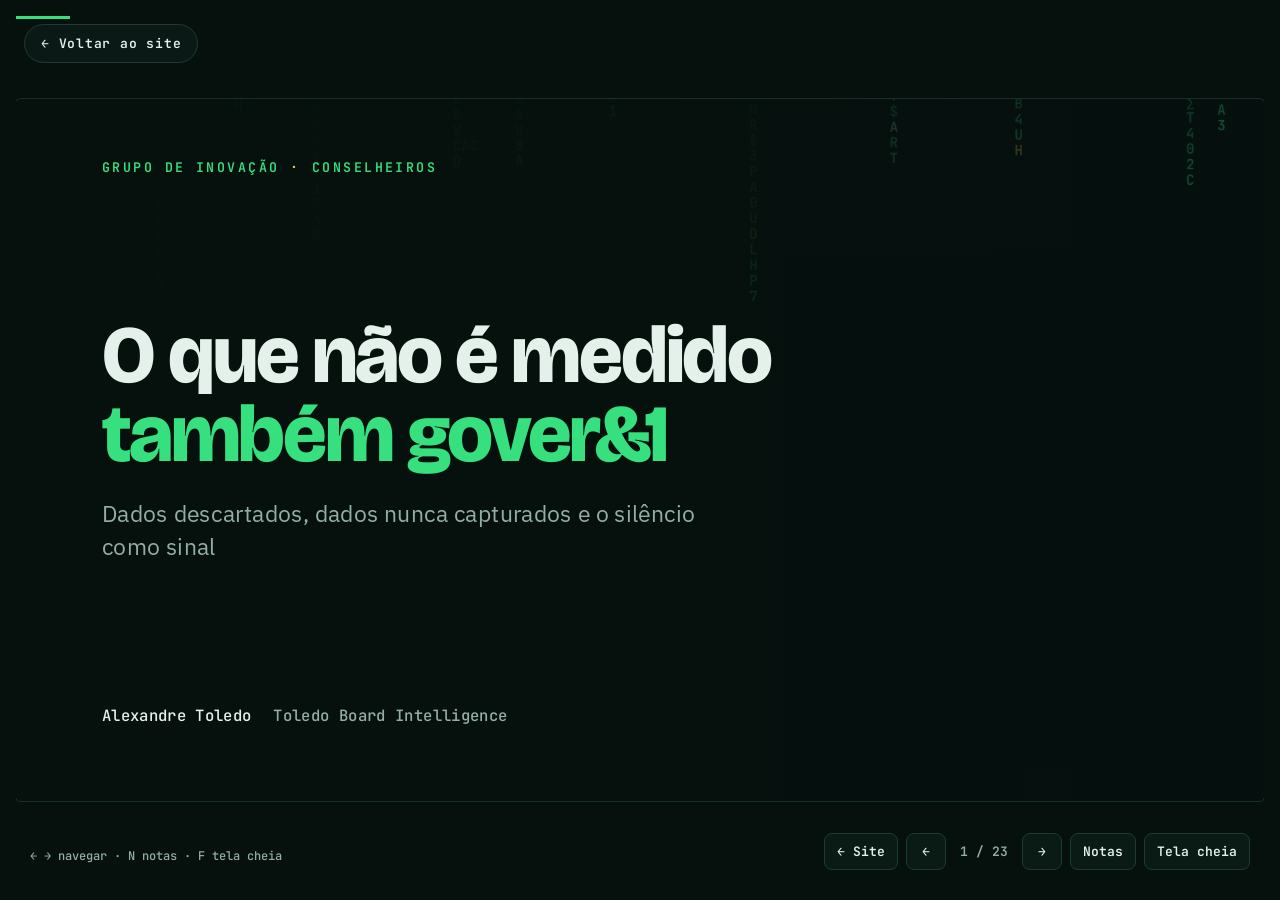
==== apresentacao/o-que-nao-e-medido.html @ 5e39202c "Repaginar site com animações, livro 3D e nova página de apresentação - Nova foto no hero, partículas" ====
<!doctype html><html><head><meta charset=utf8><meta name=viewport content="width=device-width,initial-scale=1,viewport-fit=cover"><style>:root{color-scheme:light;box-sizing:border-box;padding-top:env(safe-area-inset-top,0px);padding-bottom:env(safe-area-inset-bottom,0px)}html{scroll-padding-top:env(safe-area-inset-top,0px)}body{margin:0;padding:0;font:14px -apple-system,BlinkMacSystemFont,sans-serif;background:#fff;color:#000}img{max-width:100%}[hidden]:not([hidden=until-found i]){display:none!important}</style></head><body>
<title>O que não é medido também governa</title>
<link rel="icon" type="image/png" href="../assets/logo/favicon.png">
<meta name="claude:viewport-fit-sides" content="cover">
<link rel="preconnect" href="https://fonts.googleapis.com">
<link rel="preconnect" href="https://fonts.gstatic.com" crossorigin>
<link rel="stylesheet" href="https://fonts.googleapis.com/css2?family=Bricolage+Grotesque:opsz,wght@12..96,400;12..96,600;12..96,800&family=IBM+Plex+Sans:wght@400;500;600&family=JetBrains+Mono:wght@400;600&display=swap">
<style>
/* Layout: palco 16:9 fixo (1600×900) escalado para a tela; um slide por vez, efeitos em canvas atrás do conteúdo.
   Visual único e escuro de propósito: terminal de dados (verde) + dinheiro (ouro) + perda (coral). */
:root{
  --bg:#06110E; --panel:#0B1B16; --panel2:#102620; --line:#1D3B31;
  --ink:#E4F1EA; --muted:#93AFA2; --matrix:#36E07F; --gold:#F3B94D; --loss:#FF6A55;
  --display:'Bricolage Grotesque', 'Arial Narrow', Arial, sans-serif;
  --body:'IBM Plex Sans', Arial, sans-serif;
  --mono:'JetBrains Mono', 'Courier New', monospace;
  color-scheme:dark;
}
html,body{height:100%;background:var(--bg);color:var(--ink);overflow:hidden}
body{font-family:var(--body)}
body::before{content:"";position:fixed;inset:0 0 auto;height:env(safe-area-inset-top,0px);z-index:10;background:var(--bg)}
#app{position:relative;height:100%;box-sizing:border-box;padding-block:16px;padding-left:max(16px,env(safe-area-inset-left,0px));padding-right:max(16px,env(safe-area-inset-right,0px))}
#viewport{position:relative;width:100%;height:100%;overflow:hidden}
#stage{position:absolute;left:50%;top:50%;width:1600px;height:900px;transform-origin:center center;background:var(--bg);border-radius:6px;overflow:hidden;box-shadow:0 0 0 1px var(--line)}

.slide{position:absolute;inset:0;padding:80px 110px 96px;display:flex;flex-direction:column;gap:36px;opacity:0;visibility:hidden;transition:opacity .55s ease,visibility 0s linear .55s}
.slide.active{opacity:1;visibility:visible;transition:opacity .55s ease}
.slide>*:not(.fx){position:relative;z-index:1}
.fx{position:absolute;left:0;top:0;width:1600px;height:900px;z-index:0;pointer-events:none}

.eyebrow{font:600 17px/1 var(--mono);letter-spacing:.2em;text-transform:uppercase;color:var(--matrix);display:flex;gap:14px;align-items:center}
.eyebrow b{color:var(--gold);font-weight:600}
h1,h2,h3{margin:0;text-wrap:balance}
h1{font:800 104px/0.97 var(--display);letter-spacing:-.025em}
h2{font:700 58px/1.04 var(--display);letter-spacing:-.015em}
h3{font:600 28px/1.2 var(--display)}
p{margin:0}
.lead{font:400 25px/1.5 var(--body);color:var(--muted);max-width:780px}
.lead strong{color:var(--ink);font-weight:600}
.hd{display:flex;flex-direction:column;gap:16px}
.split{display:grid;grid-template-columns:1fr 1fr;gap:72px;flex:1;align-items:center;min-height:0}
.split.wide-r{grid-template-columns:5fr 6fr}
.split.wide-l{grid-template-columns:6fr 5fr}
.col{display:flex;flex-direction:column;gap:24px;min-width:0}
.q{font:500 24px/1.45 var(--body);border-left:3px solid var(--gold);padding:6px 0 6px 22px;color:var(--ink)}
.q small{display:block;font:600 14px/1 var(--mono);letter-spacing:.16em;text-transform:uppercase;color:var(--gold);margin-bottom:10px}
.qs{display:flex;flex-direction:column;gap:14px;margin:0;padding:0;list-style:none}
.qs li{font:400 22px/1.42 var(--body);padding-left:30px;position:relative;color:var(--ink)}
.qs li::before{content:"?";position:absolute;left:0;top:0;font:600 20px/1.5 var(--mono);color:var(--gold)}
.tag{position:absolute!important;left:110px;bottom:38px;font:500 15px/1 var(--mono);letter-spacing:.06em;color:var(--muted)}
.hyp{color:var(--gold)}
.mono{font-family:var(--mono)}
.num{font-variant-numeric:tabular-nums}

/* entrada escalonada: visível em repouso no slide ativo */
.r{opacity:0;transform:translateY(18px);transition:opacity .6s ease,transform .6s cubic-bezier(.2,.7,.2,1)}
.active .r{opacity:1;transform:none;transition-delay:calc(var(--d,0) * 140ms + 150ms)}

/* ---------- capa ---------- */
#s-capa{justify-content:space-between}
#s-capa .fx{opacity:.5}
#s-capa .shade{position:absolute;inset:0;z-index:0;background:linear-gradient(90deg,var(--bg) 0%,rgba(6,17,14,.92) 45%,rgba(6,17,14,.35) 100%)}
#s-capa h1 span{display:block}
#s-capa h1 .g{color:var(--matrix)}
#s-capa .sub{font:400 30px/1.4 var(--body);color:var(--muted);max-width:820px}
#s-capa .who{font:500 20px/1.4 var(--mono);color:var(--ink);display:flex;gap:28px}
#s-capa .who span{color:var(--muted)}

/* ---------- dados ---------- */
#s-dados{justify-content:center}
#s-dados .shade{position:absolute;inset:0;z-index:0;background:radial-gradient(ellipse 60% 70% at 25% 50%,rgba(6,17,14,.95),rgba(6,17,14,.2))}
#s-dados h2{font-size:84px;max-width:900px}
#s-dados h2 em{font-style:normal;color:var(--gold)}
.legend{display:flex;gap:28px;font:500 17px var(--mono);color:var(--muted)}
.legend i{display:inline-block;width:12px;height:12px;border-radius:2px;margin-right:10px;vertical-align:-1px}

/* ---------- cadeia ---------- */
.stagebox{position:absolute!important;top:330px;width:250px;height:150px;border:1px solid var(--line);background:rgba(11,27,22,.86);border-radius:10px;padding:22px 24px;display:flex;flex-direction:column;justify-content:space-between;box-sizing:border-box}
.stagebox b{font:600 15px var(--mono);color:var(--matrix);letter-spacing:.12em}
.stagebox span{font:600 30px/1.1 var(--display)}
.stagebox.end{border-color:var(--gold)}
.stagebox.end b{color:var(--gold)}
.leak{position:absolute!important;top:560px;width:260px;text-align:center;font:500 18px/1.35 var(--mono);color:var(--loss)}
#s-cadeia .bottom{position:absolute!important;left:110px;right:110px;bottom:96px;font:400 26px/1.45 var(--body);color:var(--muted)}
#s-cadeia .bottom strong{color:var(--ink);font-weight:600}

/* ---------- tese ---------- */
.chain{display:flex;align-items:stretch;gap:0}
.chain .lk{flex:1;padding:28px 26px;border:1px solid var(--line);background:var(--panel);display:flex;flex-direction:column;gap:10px;min-width:0}
.chain .lk+.lk{border-left:none}
.chain .lk b{font:600 15px var(--mono);color:var(--muted);letter-spacing:.14em}
.chain .lk span{font:700 32px/1.12 var(--display)}
.chain .lk.last{background:var(--panel2);border-color:var(--gold)}
.chain .lk.last span{color:var(--gold)}
.chain .arrow{width:0}
.impacts{display:grid;grid-template-columns:repeat(3,1fr);gap:28px}
.impacts div{border-top:2px solid var(--loss);padding-top:18px;display:flex;flex-direction:column;gap:8px}
.impacts h3{font-size:30px}
.impacts p{font:400 21px/1.45 var(--body);color:var(--muted)}

/* ---------- mapa ---------- */
.map3{display:grid;grid-template-columns:repeat(3,1fr);gap:28px;flex:1}
.map3>div{background:var(--panel);border:1px solid var(--line);border-radius:12px;padding:38px 34px;display:flex;flex-direction:column;gap:18px}
.map3 .ico{height:90px;display:flex;align-items:center}
.map3 h3{font-size:36px}
.map3 p{font:400 22px/1.5 var(--body);color:var(--muted)}
.map3 .ex{margin-top:auto;font:500 17px/1.5 var(--mono);color:var(--ink);border-top:1px solid var(--line);padding-top:16px}
.dotrow{display:flex;gap:8px;flex-wrap:wrap;width:220px}
.dotrow i{width:18px;height:18px;border-radius:3px;background:var(--matrix)}
.dotrow i.off{background:transparent;border:2px dashed var(--loss)}
.dotrow i.dim{background:var(--line)}
@keyframes blink{50%{opacity:.15}}
.blink{animation:blink 1.6s steps(2) infinite}

/* ---------- caso A: base ---------- */
.grid200{display:grid;grid-template-columns:repeat(20,22px);gap:9px}
.grid200 i{width:22px;height:22px;border-radius:4px;background:var(--matrix);transition:background .5s,opacity .5s,transform .5s,border-color .5s;border:2px solid transparent;box-sizing:border-box}
.grid200 i.inat{background:#25443A;opacity:.6}
.grid200 i.dup{background:transparent;border-color:var(--loss);transform:scale(.85)}
.grid200 i.free{background:transparent;border-color:var(--gold)}
.statrow{display:grid;grid-template-columns:repeat(4,1fr);gap:18px;margin-top:6px}
.stat{display:flex;flex-direction:column;gap:6px}
.stat b{font:600 15px var(--mono);letter-spacing:.1em;color:var(--muted)}
.stat span{font:700 38px/1 var(--display);font-variant-numeric:tabular-nums}
.stat.k span{color:var(--matrix)}
.stat.l span{color:var(--loss)}
.stat.g span{color:var(--gold)}
.big{font:800 96px/0.95 var(--display);letter-spacing:-.02em;font-variant-numeric:tabular-nums}

/* ---------- caso B ---------- */
.versus{display:grid;grid-template-columns:1fr 1fr;gap:20px}
.vbox{background:rgba(11,27,22,.85);border:1px solid var(--line);border-radius:12px;padding:28px 30px;display:flex;flex-direction:column;gap:10px}
.vbox b{font:600 15px var(--mono);letter-spacing:.12em;color:var(--muted)}
.vbox .big{font-size:80px}
.vbox.rec .big{color:var(--matrix)}
.gapbox{grid-column:span 2;border:1px dashed var(--loss);border-radius:12px;padding:22px 30px;display:flex;align-items:baseline;gap:22px;background:rgba(6,17,14,.85)}
.gapbox .big{font-size:64px;color:var(--loss)}
.gapbox p{font:400 21px/1.4 var(--body);color:var(--muted)}

/* ---------- gráficos svg ---------- */
svg text{font-family:var(--mono)}
.wf rect{transform-box:fill-box;transform:scaleY(0);transition:transform .7s cubic-bezier(.2,.7,.2,1)}
.wf rect.up{transform-origin:bottom}
.wf rect.down{transform-origin:top}
.active .wf rect{transform:scaleY(1);transition-delay:calc(var(--d) * 260ms + 300ms)}
.wf text{opacity:0;transition:opacity .4s}
.active .wf text{opacity:1;transition-delay:calc(var(--d) * 260ms + 700ms)}
.seg{height:64px;width:0;transition:width .8s cubic-bezier(.2,.7,.2,1);display:flex;align-items:center;padding-left:14px;box-sizing:border-box;font:600 18px var(--mono);color:#06110E;overflow:hidden;white-space:nowrap}
.active .seg{transition-delay:calc(var(--d) * 450ms + 300ms)}
.cacbar{display:flex;position:relative;height:64px;width:900px;background:var(--panel);border-radius:6px}
.cacbar .mark{position:absolute;top:-34px;font:600 15px var(--mono);color:var(--muted)}
.cacbar .mark::after{content:"";position:absolute;left:0;top:26px;width:2px;height:80px;background:var(--muted)}
.cline{stroke-dasharray:900;stroke-dashoffset:900;transition:stroke-dashoffset 1.8s ease}
.active .cline{stroke-dashoffset:0;transition-delay:.9s}
.cbar{transform-box:fill-box;transform-origin:bottom;transform:scaleY(0);transition:transform .7s ease}
.active .cbar{transform:scaleY(1);transition-delay:calc(var(--d) * 140ms + 200ms)}
.cpt,.clbl{opacity:0;transition:opacity .4s}
.active .cpt,.active .clbl{opacity:1;transition-delay:calc(var(--d) * 300ms + 1000ms)}

/* ---------- supermercado ---------- */
.shelf{position:relative;background:#0A1713;border:1px solid var(--line);border-radius:12px;padding:22px;display:grid;grid-template-columns:repeat(6,1fr);gap:14px 12px;overflow:hidden}
.shelf .p{height:64px;border-radius:6px;background:var(--panel2);border:1px solid var(--line);display:flex;align-items:flex-end;padding:8px;box-sizing:border-box;font:500 13px/1.2 var(--mono);color:var(--muted);position:relative;overflow:hidden}
.shelf .p::before{content:"";position:absolute;inset:0;background:radial-gradient(circle at 50% 45%,var(--heat,transparent),transparent 70%);opacity:0;animation:heat 5s ease-in-out infinite;animation-delay:var(--hd,0s)}
@keyframes heat{0%,100%{opacity:0}40%,60%{opacity:.9}}
.shelf .p span{position:relative}
.shelf .rail{grid-column:1/-1;height:6px;background:var(--line);border-radius:3px;margin-top:-6px}
.scan{position:absolute;left:0;right:0;height:3px;background:linear-gradient(90deg,transparent,var(--matrix),transparent);box-shadow:0 0 18px var(--matrix);top:0;animation:scan 3.2s linear infinite;z-index:2}
@keyframes scan{0%{top:2%}100%{top:96%}}
.cam{position:absolute;right:16px;top:12px;font:600 13px var(--mono);color:var(--loss);z-index:3;display:flex;gap:8px;align-items:center}
.cam i{width:9px;height:9px;border-radius:50%;background:var(--loss);animation:blink 1.2s steps(2) infinite}
.log{list-style:none;margin:0;padding:0;display:flex;flex-direction:column;gap:8px;height:214px;overflow:hidden}
.split svg{width:100%;height:auto;max-width:100%}
.log li{font:400 17px/1.35 var(--mono);color:var(--muted);padding:8px 12px;border-left:2px solid var(--line);background:rgba(11,27,22,.6);transition:opacity .4s,transform .4s}
.log li b{color:var(--ink);font-weight:600}
.log li.hot{border-left-color:var(--gold)}
.log li.new{opacity:0;transform:translateX(-14px)}
.lgpd{border:1px solid var(--loss);border-radius:10px;padding:16px 20px;font:400 19px/1.45 var(--body);color:var(--ink);background:rgba(255,106,85,.07)}
.lgpd b{color:var(--loss);font:600 14px var(--mono);letter-spacing:.14em;display:block;margin-bottom:6px}

/* ---------- funis ---------- */
.funnel{display:flex;flex-direction:column;gap:12px}
.frow{display:grid;grid-template-columns:230px 1fr 70px;align-items:center;gap:16px;font:500 19px var(--body)}
.frow .bar{height:40px;background:var(--panel);border-radius:4px;position:relative;overflow:hidden}
.frow .bar i{position:absolute;left:0;top:0;bottom:0;width:0;background:var(--matrix);transition:width 1s cubic-bezier(.2,.7,.2,1)}
.active .frow .bar i{width:var(--w);transition-delay:calc(var(--d) * 220ms + 300ms)}
.frow .v{font:600 20px var(--mono);text-align:right;font-variant-numeric:tabular-nums}
.frow.zero .bar i{background:var(--loss)}
.frow.zero .v{color:var(--loss)}

/* ---------- pessoas ---------- */
.teams{display:grid;grid-template-columns:repeat(3,1fr);gap:22px}
.team{border:1px solid var(--line);border-radius:10px;padding:18px;display:flex;flex-direction:column;gap:12px;background:var(--panel)}
.team b{font:600 14px var(--mono);letter-spacing:.1em;color:var(--muted)}
.team .ppl{display:grid;grid-template-columns:repeat(4,26px);gap:10px}
.team .ppl i{width:26px;height:26px;border-radius:50%;background:var(--matrix);transition:transform 1.4s cubic-bezier(.5,0,.6,1),opacity 1.4s}
.team .ppl i.star{box-shadow:0 0 0 3px var(--gold)}
.team .ppl i.gone{transform:translate(260px,-40px);opacity:0}
.team.hot{border-color:var(--loss)}
.team.hot b{color:var(--loss)}

/* ---------- pirâmide / silêncio ---------- */
.pyr text{fill:var(--ink)}
.quiet{font:800 120px/0.95 var(--display);letter-spacing:-.03em}
.quiet .cur{display:inline-block;width:.45em;height:.85em;background:var(--matrix);vertical-align:-.08em;margin-left:.08em;animation:blink 1s steps(2) infinite}
.slist{list-style:none;margin:0;padding:0;display:grid;grid-template-columns:1fr 1fr;gap:16px 40px}
.slist li{font:400 23px/1.4 var(--body);color:var(--muted);padding-top:14px;border-top:1px solid var(--line)}
.slist li b{color:var(--ink);font-weight:600}

/* ---------- ciber ---------- */
.logbg{position:absolute!important;right:0;top:0;width:760px;height:900px;overflow:hidden;z-index:0!important;opacity:.22;mask-image:linear-gradient(90deg,transparent,#000 30%)}
.logbg pre{margin:0;font:400 14px/1.6 var(--mono);color:var(--matrix);animation:scroll 22s linear infinite}
@keyframes scroll{to{transform:translateY(-50%)}}
.ctrs{display:grid;grid-template-columns:1fr 1fr;gap:20px}
.ctr{background:rgba(11,27,22,.88);border:1px solid var(--line);border-radius:12px;padding:24px 26px;display:flex;flex-direction:column;gap:8px}
.ctr b{font:600 14px var(--mono);letter-spacing:.1em;color:var(--muted)}
.ctr span{font:800 60px/1 var(--display);font-variant-numeric:tabular-nums}
.ctr.z{border-color:var(--loss)}
.ctr.z span{color:var(--loss)}

/* ---------- saúde ---------- */
.srcs{display:flex;flex-wrap:wrap;gap:10px}
.srcs span{font:500 17px var(--mono);padding:9px 14px;border:1px solid var(--line);border-radius:999px;color:var(--muted);transition:all .6s}
.active .srcs span{border-color:var(--matrix);color:var(--ink);transition-delay:calc(var(--d) * 150ms + 300ms)}
.mbars{display:flex;flex-direction:column;gap:10px}
.mb{display:grid;grid-template-columns:150px 1fr;align-items:center;gap:14px;font:500 17px var(--mono);color:var(--muted)}
.mb .t{position:relative;height:30px}
.mb .t::before{content:"";position:absolute;left:50%;top:-6px;bottom:-6px;width:1px;background:var(--line)}
.mb .t i{position:absolute;top:3px;height:24px;width:0;transition:width .9s ease;border-radius:3px}
.mb .t i.pos{left:50%;background:var(--matrix)}
.mb .t i.neg{right:50%;background:var(--loss)}
.active .mb .t i{width:var(--w);transition-delay:calc(var(--d) * 120ms + 600ms)}
.mb .t em{position:absolute;top:4px;font:600 16px var(--mono);font-style:normal;color:var(--ink)}

/* ---------- síntese ---------- */
.tbl-wrap{overflow:hidden}
table.syn{width:100%;border-collapse:collapse;font:400 20px/1.35 var(--body)}
.syn th{font:600 14px var(--mono);letter-spacing:.12em;text-transform:uppercase;color:var(--muted);text-align:left;padding:10px 14px;border-bottom:1px solid var(--line)}
.syn td{padding:12px 14px;border-bottom:1px solid var(--line);vertical-align:top}
.syn td:first-child{font-weight:600}
.syn td:last-child{font:600 17px var(--mono)}
.syn .m{color:var(--matrix)}.syn .c{color:var(--gold)}.syn .x{color:var(--loss)}

/* ---------- perguntas ---------- */
.tabs{display:flex;flex-wrap:wrap;gap:10px}
.tabs button{font:600 17px var(--mono);color:var(--muted);background:var(--panel);border:1px solid var(--line);border-radius:999px;padding:12px 20px;cursor:pointer;transition:all .2s}
.tabs button:hover{color:var(--ink);border-color:var(--matrix)}
.tabs button[aria-selected="true"]{background:var(--matrix);color:#06110E;border-color:var(--matrix)}
.tabs button:focus-visible,.navbtn:focus-visible{outline:3px solid var(--gold);outline-offset:3px}
.qpanel{flex:1;display:grid;grid-template-columns:1fr 1fr;gap:20px 50px;align-content:start}
.qpanel .qcard{border-top:1px solid var(--line);padding-top:22px;font:400 30px/1.4 var(--body);display:flex;gap:18px;animation:qin .45s ease both}
.qpanel .qcard b{font:600 20px var(--mono);color:var(--gold);flex:none;padding-top:4px}
@keyframes qin{from{opacity:0;transform:translateY(10px)}}

/* ---------- exercício ---------- */
.recon{display:grid;grid-template-columns:1fr 60px 1fr 60px 1fr 60px 1fr;align-items:stretch}
.recon .rc{background:var(--panel);border:1px solid var(--line);border-radius:12px;padding:26px 22px;display:flex;flex-direction:column;gap:12px}
.recon .rc b{font:600 14px var(--mono);letter-spacing:.12em;color:var(--matrix)}
.recon .rc h3{font-size:30px}
.recon .rc p{font:400 19px/1.45 var(--body);color:var(--muted)}
.recon .gap{display:flex;flex-direction:column;align-items:center;justify-content:center;gap:8px;font:600 26px var(--mono);color:var(--loss)}
.recon .gap small{font:500 12px var(--mono);letter-spacing:.08em;color:var(--loss);writing-mode:vertical-rl;transform:rotate(180deg)}

/* ---------- fecho ---------- */
#s-fecho{justify-content:space-between}
#s-fecho .shade{position:absolute;inset:0;z-index:0;background:radial-gradient(ellipse 70% 60% at 35% 50%,rgba(6,17,14,.96),rgba(6,17,14,.3))}
#s-fecho h2{font-size:76px;max-width:1150px}
#s-fecho h2 em{font-style:normal;color:var(--gold)}

/* ---------- navegação ---------- */
#nav{position:absolute;right:14px;bottom:14px;display:flex;gap:8px;align-items:center;z-index:20}
.navbtn{font:600 13px var(--mono);color:var(--ink);background:rgba(11,27,22,.9);border:1px solid var(--line);border-radius:8px;padding:9px 12px;cursor:pointer;min-width:40px}
.navbtn:hover{border-color:var(--matrix)}
#count{font:600 13px var(--mono);color:var(--muted);padding:0 6px;font-variant-numeric:tabular-nums}
#prog{position:absolute;left:0;top:0;height:3px;background:var(--matrix);z-index:20;transition:width .4s}
#notes{position:absolute;left:14px;right:14px;bottom:62px;max-height:38%;overflow:auto;background:rgba(6,17,14,.96);border:1px solid var(--gold);border-radius:10px;padding:18px 22px;font:400 16px/1.55 var(--body);color:var(--ink);z-index:21}
#notes b{display:block;font:600 12px var(--mono);letter-spacing:.14em;color:var(--gold);margin-bottom:8px}
#hint{position:absolute;left:14px;bottom:20px;font:500 12px var(--mono);color:var(--muted);z-index:20}
#back{position:fixed;left:max(24px,env(safe-area-inset-left,0px));top:calc(env(safe-area-inset-top,0px) + 24px);z-index:30;display:inline-flex;align-items:center;gap:8px;font:600 13px var(--mono);letter-spacing:.06em;color:var(--ink);text-decoration:none;background:rgba(11,27,22,.92);border:1px solid var(--line);border-radius:999px;padding:10px 16px;transition:border-color .2s,color .2s,transform .2s}
#back:hover{border-color:var(--matrix);color:var(--matrix);transform:translateX(-3px)}
#back:focus-visible{outline:3px solid var(--gold);outline-offset:3px}
@media (max-width:700px){#hint{display:none}}
@media (prefers-reduced-motion:reduce){
  *,*::before,*::after{animation-duration:.001s!important;animation-iteration-count:1!important;transition-duration:.001s!important;transition-delay:0s!important}
}
</style>

<a id="back" href="../index.html#palestras" aria-label="Voltar ao site">← Voltar ao site</a>
<div id="app">
<div id="viewport">
<div id="prog"></div>
<div id="stage">

<!-- 1 CAPA -->
<section class="slide" id="s-capa" data-fx="matrix" data-notes="[0:00–1:00] Abertura. Agradecer o convite. Provocação: todo conselho governa a partir de relatórios, e todo relatório é o resultado de escolhas sobre o que capturar, o que cruzar e o que deixar de fora. Hoje vamos falar da parte que fica fora, e de quanto ela custa em mercado, capital de giro e caixa.">
  <canvas class="fx"></canvas>
  <div class="shade"></div>
  <div class="eyebrow">Grupo de Inovação <b>·</b> Conselheiros</div>
  <div class="hd" style="gap:30px">
    <h1 id="title-scr"><span data-scr>O que não é medido</span><span class="g" data-scr>também governa</span></h1>
    <p class="sub">Dados descartados, dados nunca capturados e o silêncio como sinal</p>
  </div>
  <div class="who">Alexandre Toledo <span>Toledo Board Intelligence</span></div>
</section>

<!-- 2 DADOS -->
<section class="slide" id="s-dados" data-fx="particles" data-notes="[1:00–2:30] As empresas nunca tiveram tantos dados: cadastro, faturamento, recebimentos, contabilidade, custos comerciais, operação, atendimento. O problema não é falta de dado. É que ele está espalhado em bases que não conversam, em formatos diferentes, sem dono. Os pontos verdes da tela são o que existe; os dourados, o que de fato chega organizado para uma decisão.">
  <canvas class="fx"></canvas>
  <div class="shade"></div>
  <div class="eyebrow r">O ponto de partida</div>
  <h2 class="r" style="--d:1">Toda empresa tem dados. <em>Poucas têm informação.</em></h2>
  <p class="lead r" style="--d:2">Cadastro, faturamento, recebimentos, contabilidade, custos comerciais, operação. Os dados existem. O que falta é <strong>organizar, cruzar e tornar acessível</strong> para quem decide.</p>
  <div class="legend r" style="--d:3"><span><i style="background:var(--matrix)"></i>dado que existe</span><span><i style="background:var(--gold)"></i>dado que chega organizado à decisão</span></div>
</section>

<!-- 3 CADEIA -->
<section class="slide" id="s-cadeia" data-fx="flow" data-notes="[2:30–4:00] A cadeia do dado. Em cada passagem, algo se perde: entre o cadastro e o faturamento ficam os clientes inativos, duplicados e as gratuidades; entre o faturamento e o recebimento, o que foi faturado e não recebido, e as renegociações que não aparecem no aging; entre o gerencial e o contábil, divergências que 'sempre existiram'. O conselho só vê a última ponta.">
  <canvas class="fx"></canvas>
  <div class="hd">
    <div class="eyebrow r">A cadeia do dado</div>
    <h2 class="r" style="--d:1">Em cada passagem, alguma coisa cai pelo caminho</h2>
  </div>
  <div class="stagebox r" style="left:110px;--d:2"><b>01</b><span>Cadastro</span></div>
  <div class="stagebox r" style="left:490px;--d:3"><b>02</b><span>Faturamento</span></div>
  <div class="stagebox r" style="left:870px;--d:4"><b>03</b><span>Recebimento</span></div>
  <div class="stagebox end r" style="left:1250px;--d:5"><b>04</b><span>Contábil e conselho</span></div>
  <div class="leak r" style="left:300px;--d:6">inativos, duplicados, gratuidades</div>
  <div class="leak r" style="left:680px;--d:7">faturado e não recebido</div>
  <div class="leak r" style="left:1060px;--d:8">gerencial ≠ contábil</div>
  <p class="bottom r" style="--d:9">O conselho só vê a última ponta. <strong>Tudo o que caiu antes também governa a empresa, só que sem ata.</strong></p>
</section>

<!-- 4 TESE -->
<section class="slide" id="s-tese" data-notes="[4:00–5:30] A tese da palestra em uma linha. Dado descartado gera indicador distorcido; indicador distorcido gera decisão errada; decisão errada aparece como caixa que não chega. Três lugares onde isso dói: perda de mercado (investimos no cliente e no canal errados), capital de giro (receita que não vira recebimento) e EBITDA que não converte em caixa.">
  <div class="hd">
    <div class="eyebrow r">A tese</div>
    <h2 class="r" style="--d:1">Do dado ao caixa, o erro se acumula</h2>
  </div>
  <div class="chain">
    <div class="lk r" style="--d:2"><b>DADO</b><span>Descartado ou nunca capturado</span></div>
    <div class="lk r" style="--d:3"><b>INDICADOR</b><span>LTV, churn, CAC, ARPU distorcidos</span></div>
    <div class="lk r" style="--d:4"><b>DECISÃO</b><span>Cliente, canal e preço errados</span></div>
    <div class="lk last r" style="--d:5"><b>RESULTADO</b><span>Caixa que não aparece</span></div>
  </div>
  <div class="impacts">
    <div class="r" style="--d:6"><h3>Perda de mercado</h3><p>Investimento no cliente que não fica e no canal que não paga.</p></div>
    <div class="r" style="--d:7"><h3>Capital de giro</h3><p>Receita faturada que não vira recebimento, e recebíveis que crescem sem explicação.</p></div>
    <div class="r" style="--d:8"><h3>EBITDA sem caixa</h3><p>O resultado existe no papel, mas não na conta bancária.</p></div>
  </div>
</section>

<!-- 5 MAPA -->
<section class="slide" id="s-mapa" data-notes="[5:30–6:30] Três formas de a informação não chegar. Descartados: o dado existia, mas foi filtrado, agregado ou classificado de forma que some. Nunca capturados: ninguém decidiu medir. Silêncio: a ausência de informação também comunica. Vamos passar por casos de cada tipo, financeiros e não financeiros.">
  <div class="hd">
    <div class="eyebrow r">O mapa do não medido</div>
    <h2 class="r" style="--d:1">Três formas de a informação não chegar</h2>
  </div>
  <div class="map3">
    <div class="r" style="--d:2">
      <div class="ico"><div class="dotrow"><i></i><i></i><i class="off"></i><i></i><i class="off"></i><i></i><i></i><i class="off"></i><i></i><i></i></div></div>
      <h3>Dados descartados</h3>
      <p>Existiam, mas foram filtrados, agregados, reclassificados ou ignorados no caminho.</p>
      <p class="ex">base inflada · faturado ≠ recebido · entrevistas de desligamento arquivadas</p>
    </div>
    <div class="r" style="--d:3">
      <div class="ico"><div class="dotrow"><i></i><i></i><i></i><i class="dim"></i><i class="dim"></i><i class="dim"></i><i class="dim"></i><i class="dim"></i><i class="dim"></i><i class="dim"></i></div></div>
      <h3>Nunca capturados</h3>
      <p>Ninguém decidiu medir. Não há campo, sensor, indicador ou dono.</p>
      <p class="ex">CAC incompleto · a venda que não aconteceu · onde o cliente desiste</p>
    </div>
    <div class="r" style="--d:4">
      <div class="ico"><div class="dotrow"><i class="dim blink"></i><i class="dim"></i><i class="dim"></i><i class="dim"></i><i class="dim"></i><i class="dim"></i><i class="dim"></i><i class="dim"></i><i class="dim"></i><i class="dim"></i></div></div>
      <h3>O silêncio como sinal</h3>
      <p>A ausência de informação também comunica, e muitas vezes comunica medo ou falta de canal.</p>
      <p class="ex">zero quase-acidentes · alertas fechados sem análise · cliente que não reclama nem paga</p>
    </div>
  </div>
</section>

<!-- 6 CASO A -->
<section class="slide" id="s-base" data-notes="[6:30–8:30] Caso ilustrativo de uma empresa de assinaturas (pode ser telecom, mídia, educação ou saúde). A gestão reporta 100 mil assinantes. Ao cruzar o cadastro com o faturamento mês a mês, aparecem clientes inativos há meses, duplicados e com gratuidade. O efeito: o plano de negócios e o valuation multiplicam a base reportada pelo tíquete, e superestimam a receita futura. Churn, ARPU e LTV ficam todos distorcidos. A pergunta do conselheiro: qual critério define um cliente ativo, e quem definiu?">
  <div class="hd">
    <div class="eyebrow r">01 · Dados descartados <b>·</b> assinaturas</div>
    <h2 class="r" style="--d:1">A base que não existe</h2>
  </div>
  <div class="split wide-l">
    <div class="col r" style="--d:2">
      <div class="grid200" id="grid200"></div>
      <div class="statrow">
        <div class="stat"><b>REPORTADO</b><span>100.000</span></div>
        <div class="stat l"><b>INATIVOS</b><span data-count="9000" data-delay="900">0</span></div>
        <div class="stat l"><b>DUPLICADOS</b><span data-count="4000" data-delay="2000">0</span></div>
        <div class="stat g"><b>GRATUIDADE</b><span data-count="5000" data-delay="3100">0</span></div>
      </div>
    </div>
    <div class="col">
      <p class="eyebrow r" style="--d:3">Base que gera receita</p>
      <div class="big r" style="--d:3;color:var(--matrix)"><span data-count="82000" data-from="100000" data-delay="4100">100.000</span></div>
      <p class="lead r" style="--d:4">Projeções e valuation multiplicam a base reportada pelo tíquete. Com 18% da base sem receita, <strong>a receita futura nasce superestimada</strong>, e churn, ARPU e LTV ficam distorcidos.</p>
      <p class="q r" style="--d:5"><small>Pergunta do conselho</small>“Ativo” não é um dado, é um critério. Qual é o nosso, e quem o definiu?</p>
    </div>
  </div>
  <p class="tag">Caso ilustrativo · <span class="hyp">números hipotéticos</span> · cada quadrado = 500 assinantes</p>
</section>

<!-- 7 CASO B -->
<section class="slide" id="s-receb" data-fx="coins" data-notes="[8:30–10:00] Faturou, mas não recebeu. O faturamento cresce; quando cruzamos o faturado com o recebido cliente a cliente, aparece a diferença. Parte são renegociações que não entram no aging porque o registro é impreciso. Parte é divergência entre o número gerencial e o contábil. A receita é uma opinião; o caixa é um fato. Pergunta: qual a diferença entre faturado e recebido, por segmento, e quem reconcilia?">
  <canvas class="fx"></canvas>
  <div class="hd">
    <div class="eyebrow r">01 · Dados descartados <b>·</b> receita × caixa</div>
    <h2 class="r" style="--d:1">Faturou, mas não recebeu</h2>
  </div>
  <div class="split wide-l">
    <div class="versus r" style="--d:2">
      <div class="vbox"><b>FATURADO NO ANO</b><div class="big num">R$ <span data-count="120" data-delay="300">0</span> mi</div></div>
      <div class="vbox rec"><b>RECEBIDO NO ANO</b><div class="big num">R$ <span data-count="104" data-delay="900">0</span> mi</div></div>
      <div class="gapbox"><div class="big num">R$ <span data-count="16" data-delay="2000">0</span> mi</div><p>faturados e não recebidos, incluindo renegociações que não aparecem no aging</p></div>
    </div>
    <div class="col">
      <p class="lead r" style="--d:3" >A receita cresce no relatório. Cruzando faturado e recebido <strong>cliente a cliente</strong>, aparecem os que geram receita e não geram caixa, e a divergência entre gerencial e contábil.</p>
      <p class="q r" style="--d:4"><small>Pergunta do conselho</small>Qual a diferença entre faturado e recebido, por segmento? Quem reconcilia o gerencial com o balancete?</p>
      <p class="r" style="--d:5;font:600 34px/1.25 var(--display)">A receita é uma opinião.<br><span style="color:var(--gold)">O caixa é um fato.</span></p>
    </div>
  </div>
  <p class="tag">Caso ilustrativo · <span class="hyp">números hipotéticos</span></p>
</section>

<!-- 8 PONTE EBITDA -->
<section class="slide" id="s-ebitda" data-notes="[10:00–11:30] A ponte do EBITDA ao caixa. EBITDA reportado de 50 milhões. Dentro dele, 6 milhões de mensalidades com mais de 60 dias de atraso que não foram recebidas em 3 meses; parte já estava provisionada (2 milhões). Renegociações fora do aging tiram mais 3. O aumento dos recebíveis consome 5. O caixa operacional fica em 38: conversão de 76%. Nada disso aparece no EBITDA, e tudo isso aparece no caixa.">
  <div class="hd">
    <div class="eyebrow r">01 · Dados descartados <b>·</b> EBITDA × caixa</div>
    <h2 class="r" style="--d:1">O EBITDA que não chega ao banco</h2>
  </div>
  <div class="split wide-l" style="align-items:end">
    <svg class="wf r" style="--d:2" viewBox="0 0 900 500" width="900" height="500" role="img" aria-label="Ponte do EBITDA de 50 milhões até caixa operacional de 38 milhões">
      <line x1="20" y1="400" x2="890" y2="400" stroke="#1D3B31" stroke-width="2"/>
      <rect class="up" style="--d:0" x="30" y="75" width="115" height="325" fill="#36E07F" rx="3"/>
      <rect class="down" style="--d:1" x="175" y="75" width="115" height="39" fill="#FF6A55" rx="3"/>
      <rect class="up" style="--d:2" x="320" y="101" width="115" height="13" fill="#F3B94D" rx="3"/>
      <rect class="down" style="--d:3" x="465" y="101" width="115" height="19.5" fill="#FF6A55" rx="3"/>
      <rect class="down" style="--d:4" x="610" y="120.5" width="115" height="32.5" fill="#FF6A55" rx="3"/>
      <rect class="up" style="--d:5" x="755" y="153" width="115" height="247" fill="#F3B94D" rx="3"/>
      <g font-size="22" font-weight="600" text-anchor="middle">
        <text style="--d:0" x="87" y="62" fill="#E4F1EA">50</text>
        <text style="--d:1" x="232" y="140" fill="#FF6A55">−6</text>
        <text style="--d:2" x="377" y="90" fill="#F3B94D">+2</text>
        <text style="--d:3" x="522" y="146" fill="#FF6A55">−3</text>
        <text style="--d:4" x="667" y="179" fill="#FF6A55">−5</text>
        <text style="--d:5" x="812" y="140" fill="#F3B94D">38</text>
      </g>
      <g font-size="15" fill="#93AFA2" text-anchor="middle">
        <text style="--d:0" x="87" y="428">EBITDA</text><text style="--d:0" x="87" y="448">reportado</text>
        <text style="--d:1" x="232" y="428">receita &gt;60d</text><text style="--d:1" x="232" y="448">sem recebimento</text>
        <text style="--d:2" x="377" y="428">PDD já</text><text style="--d:2" x="377" y="448">constituída</text>
        <text style="--d:3" x="522" y="428">renegociações</text><text style="--d:3" x="522" y="448">fora do aging</text>
        <text style="--d:4" x="667" y="428">aumento de</text><text style="--d:4" x="667" y="448">recebíveis</text>
        <text style="--d:5" x="812" y="428">caixa</text><text style="--d:5" x="812" y="448">operacional</text>
      </g>
    </svg>
    <div class="col">
      <p class="eyebrow r" style="--d:3">Conversão de EBITDA em caixa</p>
      <div class="big r" style="--d:3;color:var(--gold)"><span data-count="76" data-delay="1900">0</span>%</div>
      <p class="lead r" style="--d:4">Nada disso aparece no EBITDA. <strong>Tudo isso aparece no caixa</strong>, e no capital de giro que a empresa precisa financiar.</p>
      <p class="q r" style="--d:5"><small>Pergunta do conselho</small>Qual seria o EBITDA se excluíssemos a receita que não virou caixa em 90 dias?</p>
    </div>
  </div>
  <p class="tag">Caso ilustrativo · <span class="hyp">valores hipotéticos em R$ milhões</span></p>
</section>

<!-- 9 PESSOAS -->
<section class="slide" id="s-pessoas" data-notes="[11:30–12:45] Fora do financeiro. A empresa mede o turnover geral, que está dentro da meta. Mas não separa quem queria manter de quem queria que saísse. As entrevistas de desligamento são feitas e arquivadas, nunca lidas em conjunto. Um dia descobre-se que os melhores de uma equipe saíram todos depois da troca do mesmo gestor. Impacto: conhecimento que vai embora, sucessão frágil, custo de reposição que ninguém mede.">
  <div class="hd">
    <div class="eyebrow r">01 · Dados descartados <b>·</b> pessoas</div>
    <h2 class="r" style="--d:1">Quem saiu, e por quê</h2>
  </div>
  <div class="split">
    <div class="col r" style="--d:2">
      <div class="teams" id="teams"></div>
      <p class="legend"><span><i style="background:var(--matrix);border-radius:50%"></i>colaborador</span><span><i style="background:var(--matrix);border-radius:50%;box-shadow:0 0 0 3px var(--gold)"></i>alto desempenho</span></p>
    </div>
    <div class="col">
      <div class="statrow" style="grid-template-columns:1fr 1fr">
        <div class="stat k r" style="--d:3"><b>TURNOVER GERAL</b><span>12% <small style="font:500 16px var(--mono);color:var(--muted)">dentro da meta</small></span></div>
        <div class="stat l r" style="--d:4"><b>EQUIPE D, NOVO GESTOR</b><span>5 de 8</span></div>
      </div>
      <p class="lead r" style="--d:5">As entrevistas de desligamento existem, mas são <strong>arquivadas uma a uma</strong>. Ninguém as lê em conjunto, por gestor ou por área.</p>
      <ul class="qs r" style="--d:6">
        <li>Qual o turnover de pessoas-chave, separado do geral?</li>
        <li>O que dizem as entrevistas de desligamento, agrupadas por gestor?</li>
        <li>Quantas posições críticas têm sucessor pronto?</li>
      </ul>
    </div>
  </div>
  <p class="tag">Caso ilustrativo · <span class="hyp">números hipotéticos</span></p>
</section>

<!-- 10 INOVAÇÃO -->
<section class="slide" id="s-inov" data-notes="[12:45–14:00] Para o grupo de inovação. Ideias rejeitadas, pilotos que falharam, projetos interrompidos: nada é documentado. O aprendizado sai com a equipe. Três anos depois, outra área testa a mesma ideia e erra no mesmo ponto. O funil de inovação mede o que entrou e o que foi lançado, mas não o que se aprendeu com o que ficou pelo caminho.">
  <div class="hd">
    <div class="eyebrow r">01 · Dados descartados <b>·</b> inovação</div>
    <h2 class="r" style="--d:1">O projeto engavetado</h2>
  </div>
  <div class="split">
    <div class="funnel r" style="--d:2">
      <div class="frow" style="--d:0"><span>Ideias recebidas</span><div class="bar"><i style="--w:100%"></i></div><span class="v">120</span></div>
      <div class="frow" style="--d:1"><span>Pilotos testados</span><div class="bar"><i style="--w:23%"></i></div><span class="v">28</span></div>
      <div class="frow" style="--d:2"><span>Lançamentos</span><div class="bar"><i style="--w:5%"></i></div><span class="v">6</span></div>
      <div class="frow zero" style="--d:3"><span>Aprendizados registrados</span><div class="bar"><i style="--w:0.6%"></i></div><span class="v blink">0</span></div>
    </div>
    <div class="col">
      <p class="lead r" style="--d:3">O que falhou não deixa rastro. O aprendizado sai com a equipe, e <strong>a empresa paga duas vezes pelo mesmo erro</strong>.</p>
      <ul class="qs r" style="--d:4">
        <li>Temos registro dos experimentos que falharam e do que aprendemos com eles?</li>
        <li>Quantas ideias entraram no funil e com que critério foram descartadas?</li>
      </ul>
    </div>
  </div>
  <p class="tag">Caso ilustrativo · <span class="hyp">números hipotéticos</span></p>
</section>

<!-- 11 CAC -->
<section class="slide" id="s-cac" data-notes="[14:00–15:45] Nunca capturado: o custo de aquisição completo. Em muitos projetos, a análise de CAC esbarra numa condição: a administração precisa identificar os custos de aquisição. E eles estão espalhados entre marketing, comissões, equipe comercial e descontos de entrada. O CAC reportado costuma ser só mídia. Com o custo completo, a relação LTV/CAC cai de 4,0x para 2,3x. E quase ninguém mede o CAC dos clientes que cancelam antes do payback.">
  <div class="hd">
    <div class="eyebrow r">02 · Nunca capturados <b>·</b> CAC e LTV</div>
    <h2 class="r" style="--d:1">O CAC que ninguém sabe calcular</h2>
  </div>
  <div class="col r" style="--d:2;gap:20px;margin-top:30px">
    <div class="cacbar">
      <div class="seg" style="--d:0;background:var(--matrix)" data-w="450px">Mídia R$ 300</div>
      <div class="seg" style="--d:1;background:var(--gold)" data-w="180px">Comissões 120</div>
      <div class="seg" style="--d:2;background:#E58A4A" data-w="105px">70</div>
      <div class="seg" style="--d:3;background:var(--loss)" data-w="45px"></div>
      <div class="mark" style="left:450px">CAC reportado</div>
    </div>
    <p class="legend" style="margin-top:8px"><span><i style="background:#E58A4A"></i>equipe comercial R$ 70</span><span><i style="background:var(--loss)"></i>descontos e incentivos de entrada R$ 30</span><span>CAC completo: <b style="color:var(--ink)">R$ 520</b></span></p>
  </div>
  <div class="split" style="align-items:start">
    <div class="statrow r" style="--d:3;grid-template-columns:1fr 1fr 1fr">
      <div class="stat"><b>LTV</b><span>R$ 1.200</span></div>
      <div class="stat k"><b>LTV/CAC REPORTADO</b><span>4,0x</span></div>
      <div class="stat l"><b>LTV/CAC REAL</b><span><span data-count="2.3" data-from="4" data-dec="1" data-delay="2400">4,0</span>x</span></div>
    </div>
    <ul class="qs r" style="--d:4">
      <li>O nosso CAC inclui todos os custos de aquisição ou só a mídia?</li>
      <li>Qual o payback por canal? Quanto gastamos com quem saiu antes de pagar o próprio CAC?</li>
    </ul>
  </div>
  <p class="tag">Caso ilustrativo · <span class="hyp">valores hipotéticos por cliente</span></p>
</section>

<!-- 12 COORTES -->
<section class="slide" id="s-coorte" data-notes="[15:45–17:00] A média que esconde a coorte. A base total cresce todo ano, e o LTV médio parece estável porque as safras antigas, mais valiosas, sustentam a média. Olhando por safra de aquisição, cada safra nova vale menos que a anterior. A empresa está comprando crescimento cada vez mais caro, e só vai descobrir quando o caixa não acompanhar a receita.">
  <div class="hd">
    <div class="eyebrow r">02 · Nunca capturados <b>·</b> churn e coortes</div>
    <h2 class="r" style="--d:1">A média que esconde a coorte</h2>
  </div>
  <div class="split wide-l">
    <svg class="r" style="--d:2" viewBox="0 0 820 440" width="820" height="440" role="img" aria-label="Base de clientes cresce de 60 mil para 112 mil enquanto o LTV por safra cai de 1.450 para 940 reais">
      <line x1="60" y1="360" x2="800" y2="360" stroke="#1D3B31" stroke-width="2"/>
      <g fill="#1D3B31">
        <rect class="cbar" style="--d:0" x="100" y="210" width="70" height="150" rx="3"/>
        <rect class="cbar" style="--d:1" x="250" y="180" width="70" height="180" rx="3"/>
        <rect class="cbar" style="--d:2" x="400" y="147.5" width="70" height="212.5" rx="3"/>
        <rect class="cbar" style="--d:3" x="550" y="115" width="70" height="245" rx="3"/>
        <rect class="cbar" style="--d:4" x="700" y="80" width="70" height="280" rx="3"/>
      </g>
      <g font-size="15" fill="#93AFA2" text-anchor="middle">
        <text class="clbl" style="--d:0" x="135" y="345">60 mil</text>
        <text class="clbl" style="--d:0" x="285" y="345">72 mil</text>
        <text class="clbl" style="--d:0" x="435" y="345">85 mil</text>
        <text class="clbl" style="--d:0" x="585" y="345">98 mil</text>
        <text class="clbl" style="--d:0" x="735" y="345">112 mil</text>
        <text x="135" y="392">2021</text><text x="285" y="392">2022</text><text x="435" y="392">2023</text><text x="585" y="392">2024</text><text x="735" y="392">2025</text>
      </g>
      <polyline class="cline" points="135,88 285,101 435,127.5 585,155.6 735,183.8" fill="none" stroke="#F3B94D" stroke-width="4" stroke-linejoin="round"/>
      <g fill="#F3B94D">
        <circle class="cpt" style="--d:0" cx="135" cy="88" r="7"/><circle class="cpt" style="--d:1" cx="285" cy="101" r="7"/><circle class="cpt" style="--d:2" cx="435" cy="127.5" r="7"/><circle class="cpt" style="--d:3" cx="585" cy="155.6" r="7"/><circle class="cpt" style="--d:4" cx="735" cy="183.8" r="9"/>
      </g>
      <g font-size="17" font-weight="600" fill="#F3B94D" text-anchor="middle">
        <text class="cpt" style="--d:0" x="135" y="70">1.450</text><text class="cpt" style="--d:1" x="285" y="83">1.380</text><text class="cpt" style="--d:2" x="435" y="110">1.240</text><text class="cpt" style="--d:3" x="585" y="138">1.090</text><text class="cpt" style="--d:4" x="735" y="164">940</text>
      </g>
    </svg>
    <div class="col">
      <p class="legend r" style="--d:3"><span><i style="background:#1D3B31"></i>base total</span><span><i style="background:var(--gold)"></i>LTV por safra (R$)</span></p>
      <p class="lead r" style="--d:3">A base cresce 87% em quatro anos. Por safra de aquisição, <strong>o LTV cai 35%</strong>. A média esconde que o crescimento está ficando mais caro.</p>
      <ul class="qs r" style="--d:4">
        <li>O LTV das safras novas é maior ou menor que o das antigas?</li>
        <li>Quais segmentos entregam o maior retorno, e estamos investindo neles?</li>
      </ul>
    </div>
  </div>
  <p class="tag">Caso ilustrativo · <span class="hyp">números hipotéticos</span></p>
</section>

<!-- 13 SUPERMERCADO -->
<section class="slide" id="s-super" data-notes="[17:00–19:00] A venda que não aconteceu. O sistema do varejo registra o que passou no caixa. O que não passou desaparece: o cliente que parou diante da gôndola, pegou o produto, leu o preço e devolveu; a ruptura que fez o cliente ir embora. Hoje, com câmeras de visão computacional, sensores de prateleira e leitura de expressão, o supermercado consegue registrar interesse, hesitação e rejeição, e acumular isso para medir a aceitação de um produto, de um preço ou de uma posição na gôndola. Ponto de governança: imagem facial é dado biométrico, sensível pela LGPD. Capturar exige base legal, transparência e governança. O conselho precisa perguntar as duas coisas: estamos capturando? e estamos capturando do jeito certo?">
  <div class="hd">
    <div class="eyebrow r">02 · Nunca capturados <b>·</b> varejo</div>
    <h2 class="r" style="--d:1">A venda que não aconteceu</h2>
  </div>
  <div class="split" style="gap:56px;align-items:start">
    <div class="col r" style="--d:2;gap:18px">
      <div class="shelf" id="shelf"><div class="scan"></div><div class="cam"><i></i>REC · GÔNDOLA 7</div></div>
      <ul class="log" id="log" aria-live="off"></ul>
    </div>
    <div class="col">
      <p class="lead r" style="--d:3">O caixa registra o que foi vendido. Com visão computacional, sensores de prateleira e leitura de expressão, o varejo passa a registrar <strong>interesse, hesitação e rejeição</strong>. Acumulado, vira a curva de aceitação do produto, do preço e da posição.</p>
      <div class="lgpd r" style="--d:4"><b>LGPD</b>Imagem facial é dado biométrico, sensível pela LGPD. Capturar exige base legal, transparência com o cliente e governança.</div>
      <ul class="qs r" style="--d:5">
        <li>Medimos a demanda não atendida: ruptura, desistência, item devolvido no caixa?</li>
        <li>Quanto deixamos de vender por falta de produto, preço ou posição?</li>
        <li>O que capturamos do cliente tem base legal e alguém responde por isso?</li>
      </ul>
    </div>
  </div>
  <p class="tag">Simulação ilustrativa de eventos de loja</p>
</section>

<!-- 14 CLIENTE -->
<section class="slide" id="s-cliente" data-notes="[19:00–20:15] O atrito que não vira reclamação. O SAC mede as reclamações registradas. Boa parte dos problemas é resolvida por telefone, na loja ou pelo vendedor, sem registro. Na jornada digital, ninguém mede em que tela o cliente desiste. E a reclamação de verdade está nas redes sociais e nos sites de avaliação, que não entram em nenhum relatório ao conselho.">
  <div class="hd">
    <div class="eyebrow r">02 · Nunca capturados <b>·</b> jornada do cliente</div>
    <h2 class="r" style="--d:1">O atrito que não vira reclamação</h2>
  </div>
  <div class="split">
    <div class="funnel r" style="--d:2">
      <div class="frow" style="--d:0"><span>Acessou o app</span><div class="bar"><i style="--w:100%"></i></div><span class="v">100%</span></div>
      <div class="frow" style="--d:1"><span>Iniciou cadastro</span><div class="bar"><i style="--w:62%"></i></div><span class="v">62%</span></div>
      <div class="frow" style="--d:2"><span>Enviou documentos</span><div class="bar"><i style="--w:41%"></i></div><span class="v">41%</span></div>
      <div class="frow" style="--d:3"><span>Foi aprovado</span><div class="bar"><i style="--w:33%"></i></div><span class="v">33%</span></div>
      <div class="frow" style="--d:4"><span>Primeiro uso</span><div class="bar"><i style="--w:24%"></i></div><span class="v">24%</span></div>
      <p class="legend" style="margin-top:10px"><span style="color:var(--loss)">76% desistiram em silêncio: nenhuma reclamação registrada</span></p>
    </div>
    <div class="col">
      <p class="lead r" style="--d:3">O SAC conta as reclamações formais. O resto é resolvido no balcão, sem registro, ou <strong>vai para as redes sociais</strong>, que não entram em nenhum relatório.</p>
      <ul class="qs r" style="--d:4">
        <li>Em que etapa da jornada perdemos mais clientes?</li>
        <li>Os dados de redes sociais e sites de reclamação chegam ao conselho?</li>
        <li>O NPS é medido também com quem cancelou?</li>
      </ul>
    </div>
  </div>
  <p class="tag">Caso ilustrativo · <span class="hyp">números hipotéticos</span></p>
</section>

<!-- 15 SILÊNCIO -->
<section class="slide" id="s-silencio" data-fx="quiet" data-notes="[20:15–21:15] Mudar o tom, falar mais devagar. O silêncio também é um dado. O cliente que não reclama, mas também não paga. O que não cancela, mas também não usa. A coorte diluída na média. A divergência gerencial × contábil que sempre existiu. A PDD nunca comparada com a curva real de recuperação. Cada um desses silêncios tem duas leituras, uma tranquila e uma preocupante. O papel do conselheiro é pedir a evidência de qual delas é a verdadeira.">
  <canvas class="fx"></canvas>
  <div class="eyebrow r">03 · O silêncio como sinal</div>
  <p class="quiet r" style="--d:1">O silêncio também<br>é um dado.<span class="cur"></span></p>
  <ul class="slist">
    <li class="r" style="--d:2"><b>O cliente que não reclama</b>, mas também não paga</li>
    <li class="r" style="--d:3"><b>O cliente que não cancela</b>, mas também não usa</li>
    <li class="r" style="--d:4"><b>A coorte</b> diluída na média</li>
    <li class="r" style="--d:5"><b>A divergência gerencial × contábil</b> que “sempre existiu”</li>
    <li class="r" style="--d:6"><b>A PDD</b> nunca comparada com a recuperação real</li>
    <li class="r" style="--d:7"><b>A área</b> sem nenhuma ocorrência registrada</li>
  </ul>
</section>

<!-- 16 SEGURANÇA -->
<section class="slide" id="s-seguranca" data-notes="[21:15–22:30] Segurança do trabalho. A área reporta zero acidentes com afastamento há 18 meses; o indicador está verde. Mas também não há nenhum quase-acidente registrado. Isso não é segurança: é ausência de registro. Os estudos clássicos de Heinrich, dos anos 1930, mostram a lógica da pirâmide: para cada acidente grave há dezenas de leves e centenas de quase-acidentes. Quem não registra a base da pirâmide só descobre o topo.">
  <div class="hd">
    <div class="eyebrow r">03 · O silêncio como sinal <b>·</b> segurança</div>
    <h2 class="r" style="--d:1">O quase-acidente que ninguém anotou</h2>
  </div>
  <div class="split">
    <svg class="pyr r" style="--d:2" viewBox="0 0 640 440" width="640" height="440" role="img" aria-label="Pirâmide de Heinrich: 1 acidente grave, 29 acidentes leves, 300 quase-acidentes">
      <polygon points="320,20 390,140 250,140" fill="#FF6A55"/>
      <polygon points="250,150 390,150 460,270 180,270" fill="#E58A4A"/>
      <polygon points="180,280 460,280 540,410 100,410" fill="none" stroke="#36E07F" stroke-width="2" stroke-dasharray="8 7"/>
      <text x="320" y="118" text-anchor="middle" font-size="30" font-weight="600" fill="#06110E">1</text>
      <text x="320" y="225" text-anchor="middle" font-size="30" font-weight="600" fill="#06110E">29</text>
      <text x="320" y="356" text-anchor="middle" font-size="34" font-weight="600" fill="#36E07F">300</text>
      <g font-size="15" fill="#93AFA2">
        <text x="404" y="90">acidente grave</text>
        <text x="472" y="215">acidentes leves</text>
        <text x="548" y="350">quase-</text><text x="548" y="370">acidentes</text>
      </g>
    </svg>
    <div class="col">
      <div class="statrow r" style="--d:3;grid-template-columns:1fr 1fr">
        <div class="stat k"><b>ACIDENTES · 18 MESES</b><span>0</span></div>
        <div class="stat l"><b>QUASE-ACIDENTES</b><span class="blink">0</span></div>
      </div>
      <p class="lead r" style="--d:4">Zero na base da pirâmide não é segurança. <strong>É falta de registro.</strong> Quem não anota os pequenos sinais só descobre o grande evento.</p>
      <ul class="qs r" style="--d:5">
        <li>Em que áreas o número de quase-acidentes registrados é zero?</li>
        <li>O que acontece com quem registra uma ocorrência: é reconhecido ou cobrado?</li>
      </ul>
    </div>
  </div>
  <p class="tag">Pirâmide: H. W. Heinrich, Industrial Accident Prevention (1931) · indicadores da área <span class="hyp">ilustrativos</span></p>
</section>

<!-- 17 CIBER -->
<section class="slide" id="s-ciber" data-notes="[22:30–23:30] Cibersegurança e terceiros. O time recebe milhares de alertas por mês e fecha a maioria automaticamente. O relatório ao conselho diz zero incidentes relevantes. Ninguém sabe quantos fornecedores têm acesso aos sistemas, nem quando esses acessos foram revisados. Zero incidentes pode querer dizer zero ocorrências, ou zero detecções.">
  <div class="logbg" aria-hidden="true"><pre id="logbg"></pre></div>
  <div class="hd">
    <div class="eyebrow r">03 · O silêncio como sinal <b>·</b> cibersegurança</div>
    <h2 class="r" style="--d:1">O alerta fechado sem análise</h2>
  </div>
  <div class="split wide-r">
    <div class="ctrs r" style="--d:2">
      <div class="ctr"><b>ALERTAS NO MÊS</b><span data-count="12480" data-delay="300">0</span></div>
      <div class="ctr"><b>FECHADOS AUTOMATICAMENTE</b><span data-count="11906" data-delay="700">0</span></div>
      <div class="ctr"><b>INVESTIGADOS</b><span data-count="574" data-delay="1100">0</span></div>
      <div class="ctr z"><b>INCIDENTES NO RELATÓRIO</b><span>0</span></div>
    </div>
    <div class="col">
      <p class="lead r" style="--d:3">O relatório ao conselho diz “zero incidentes relevantes”. Ninguém sabe <strong>quantos terceiros têm acesso</strong> aos sistemas, nem quando os acessos foram revisados.</p>
      <ul class="qs r" style="--d:4">
        <li>Quantos alertas foram fechados sem investigação?</li>
        <li>Quantos terceiros têm acesso aos nossos sistemas, e quando revisamos?</li>
        <li>“Zero incidentes” quer dizer zero ocorrências ou zero detecções?</li>
      </ul>
    </div>
  </div>
  <p class="tag">Caso ilustrativo · <span class="hyp">números hipotéticos</span></p>
</section>

<!-- 18 SAÚDE -->
<section class="slide" id="s-saude" data-notes="[23:30–24:45] Carteira de saúde. Faturas médicas, histórico de utilização, OPME, medicamentos, perfil etário e região ficam em bases separadas. Cada uma, sozinha, não diz muito. Integradas, mostram padrões ocultos: poucos contratos concentram o custo assistencial com margem negativa, e o envelhecimento da carteira corrói a margem. Sem esse cruzamento, a operadora também não tem evidência para negociar reajuste com o contratante.">
  <div class="hd">
    <div class="eyebrow r">03 · O silêncio como sinal <b>·</b> saúde</div>
    <h2 class="r" style="--d:1">A margem que só aparece quando os dados se cruzam</h2>
  </div>
  <div class="split">
    <div class="col">
      <div class="srcs r" style="--d:2">
        <span style="--d:0">faturas médicas</span><span style="--d:1">utilização</span><span style="--d:2">OPME</span><span style="--d:3">medicamentos</span><span style="--d:4">perfil etário</span><span style="--d:5">região</span><span style="--d:6">contratante</span>
      </div>
      <p class="lead r" style="--d:3">Separadas, as bases não dizem nada. Integradas, mostram quais contratos <strong>concentram o custo com margem negativa</strong>, e dão evidência para negociar reajuste.</p>
      <ul class="qs r" style="--d:4">
        <li>Quais clientes ou contratos concentram o custo e têm margem negativa?</li>
        <li>Como a mudança de perfil da carteira afeta a margem?</li>
      </ul>
    </div>
    <div class="col r" style="--d:3">
      <p class="eyebrow">Margem assistencial por contratante</p>
      <div class="mbars" id="mbars"></div>
    </div>
  </div>
  <p class="tag">Caso ilustrativo · <span class="hyp">números hipotéticos</span></p>
</section>

<!-- 19 IA -->
<section class="slide" id="s-ia" data-fx="matrixgaps" data-notes="[24:45–25:45] A ponte com a inovação. Todo modelo de IA, seja de crédito, churn ou preço, aprende só com os dados que foram capturados. Repare nas colunas vazias da tela: os clientes recusados, os inativos, quem desistiu antes de comprar. Se a base está inflada, duplicada ou ignora quem ficou de fora, o modelo automatiza o erro, em escala e com aparência de precisão.">
  <canvas class="fx"></canvas>
  <div class="shade" style="position:absolute;inset:0;z-index:0;background:linear-gradient(90deg,rgba(6,17,14,.97) 0%,rgba(6,17,14,.9) 50%,rgba(6,17,14,.2) 100%)"></div>
  <div class="hd" style="max-width:860px">
    <div class="eyebrow r">Para a inovação</div>
    <h2 class="r" style="--d:1;font-size:72px">A IA só aprende com o que foi capturado</h2>
  </div>
  <p class="lead r" style="--d:2;max-width:800px">Se a base está inflada, duplicada ou ignora quem ficou de fora, <strong>o modelo automatiza o erro</strong>, em escala e com aparência de precisão.</p>
  <ul class="qs r" style="--d:3;max-width:820px">
    <li>Com que dados nossos modelos de IA foram treinados, e quem ficou de fora deles?</li>
    <li>Quem valida a qualidade da base antes de um modelo entrar em produção?</li>
    <li>Que dado um concorrente digital capturaria da nossa operação que nós ignoramos?</li>
  </ul>
</section>

<!-- 20 SÍNTESE -->
<section class="slide" id="s-sintese" data-notes="[25:45–26:45] Síntese. Cada linha conecta um dado perdido a um indicador e a um impacto. Repare que o impacto não é só financeiro: mercado, capital de giro e caixa, mas também pessoas e risco.">
  <div class="hd">
    <div class="eyebrow r">Síntese</div>
    <h2 class="r" style="--d:1">Do dado perdido ao impacto</h2>
  </div>
  <div class="tbl-wrap r" style="--d:2">
    <table class="syn">
      <thead><tr><th style="width:34%">Dado perdido</th><th style="width:36%">Indicador afetado</th><th>Onde dói</th></tr></thead>
      <tbody>
        <tr><td>Clientes inativos e duplicados na base</td><td>ARPU, churn, LTV, projeção</td><td class="m">Mercado e valuation</td></tr>
        <tr><td>Faturado e não recebido</td><td>Receita, PDD, aging</td><td class="c">Capital de giro</td></tr>
        <tr><td>Receita sem caixa em 90 dias</td><td>EBITDA</td><td class="c">Conversão em caixa</td></tr>
        <tr><td>Custos de aquisição espalhados</td><td>CAC, LTV/CAC, payback</td><td class="m">Crescimento caro</td></tr>
        <tr><td>A venda que não aconteceu</td><td>Demanda, ruptura, aceitação</td><td class="m">Mercado</td></tr>
        <tr><td>Quem saiu e por quê</td><td>Turnover de pessoas-chave</td><td class="x">Pessoas e sucessão</td></tr>
        <tr><td>Quase-acidentes e alertas</td><td>Incidentes</td><td class="x">Risco e reputação</td></tr>
      </tbody>
    </table>
  </div>
</section>

<!-- 21 PERGUNTAS -->
<section class="slide" id="s-perguntas" data-notes="[26:45–28:30] Perguntas para levar à administração. Clique nos temas para mudar o grupo de perguntas. Tom de curiosidade, não de acusação. Sugestão prática: escolher duas ou três por reunião e registrá-las em ata, com prazo de resposta. O objetivo é que a administração passe a trazer espontaneamente o que hoje fica de fora.">
  <div class="hd">
    <div class="eyebrow r">Para levar à administração</div>
    <h2 class="r" style="--d:1">Perguntas que o conselheiro pode fazer</h2>
  </div>
  <div class="tabs r" style="--d:2" role="tablist" id="tabs"></div>
  <div class="qpanel" id="qpanel" role="tabpanel"></div>
</section>

<!-- 22 EXERCÍCIO -->
<section class="slide" id="s-exercicio" data-notes="[28:30–29:15] Ferramenta prática para o próximo comitê: pedir à administração uma reconciliação de ponta a ponta, da base de clientes à contabilidade, com as diferenças de cada passagem explicadas. O mais revelador é quando a administração não consegue montar o quadro: isso mostra exatamente onde o conselho está governando no escuro.">
  <div class="hd">
    <div class="eyebrow r">Para o próximo comitê</div>
    <h2 class="r" style="--d:1">Peça uma reconciliação de ponta a ponta</h2>
  </div>
  <div class="recon">
    <div class="rc r" style="--d:2"><b>BASE</b><h3>Clientes ativos</h3><p>Quantos, por qual critério, quantos sem receita.</p></div>
    <div class="gap r" style="--d:3">Δ<small>INATIVOS</small></div>
    <div class="rc r" style="--d:4"><b>RECEITA</b><h3>Faturado por cliente</h3><p>Por segmento, plano e canal, com gratuidades separadas.</p></div>
    <div class="gap r" style="--d:5">Δ<small>INADIMPLÊNCIA</small></div>
    <div class="rc r" style="--d:6"><b>CAIXA</b><h3>Recebido por cliente</h3><p>Curva de recuperação após 60 dias e renegociações.</p></div>
    <div class="gap r" style="--d:7">Δ<small>DIVERGÊNCIAS</small></div>
    <div class="rc r" style="--d:8"><b>CONTÁBIL</b><h3>Balancete</h3><p>Receita, PDD e recebíveis batendo com o gerencial.</p></div>
  </div>
  <p class="lead r" style="--d:9;max-width:1100px">Cada Δ precisa ter <strong>valor, explicação e dono</strong>. Se a administração não consegue montar o quadro, você descobriu onde o conselho governa no escuro.</p>
</section>

<!-- 23 FECHO -->
<section class="slide" id="s-fecho" data-fx="money" data-notes="[29:15–30:00] Fechamento. O EBITDA conta a história que a empresa quer contar; o caixa conta a que aconteceu. Convite: na próxima reunião de conselho, faça pelo menos uma pergunta sobre o que não está no relatório. Abrir para perguntas.">
  <canvas class="fx"></canvas>
  <div class="shade"></div>
  <div class="eyebrow r">Para levar</div>
  <h2 class="r" style="--d:1">O EBITDA conta a história que a empresa quer contar. <em>O caixa conta a que aconteceu.</em></h2>
  <div class="who r" style="--d:2;font:500 20px/1.5 var(--mono);display:flex;justify-content:space-between;align-items:end">
    <span>Obrigado · perguntas e conversa</span>
    <span style="text-align:right">Alexandre Toledo<br><span style="color:var(--muted)">contato@toledoalexandre.com.br</span></span>
  </div>
</section>

</div><!-- stage -->

<div id="notes" hidden></div>
<div id="hint">← → navegar · N notas · F tela cheia</div>
<div id="nav">
  <a class="navbtn" href="../index.html" style="text-decoration:none">← Site</a>
  <button class="navbtn" id="bPrev" aria-label="Slide anterior">←</button>
  <span id="count">1 / 23</span>
  <button class="navbtn" id="bNext" aria-label="Próximo slide">→</button>
  <button class="navbtn" id="bNotes" aria-pressed="false">Notas</button>
  <button class="navbtn" id="bFull">Tela cheia</button>
</div>
</div>
</div>

<script>
(() => {
const W = 1600, H = 900;
const reduce = matchMedia('(prefers-reduced-motion: reduce)').matches;
const stage = document.getElementById('stage');
const viewport = document.getElementById('viewport');
const slides = [...document.querySelectorAll('.slide')];
const C = { bg:'#06110E', matrix:'#36E07F', gold:'#F3B94D', loss:'#FF6A55', line:'#1D3B31', ink:'#E4F1EA' };

/* ---------- escala ---------- */
function fit(){
  const s = Math.min(viewport.clientWidth / W, viewport.clientHeight / H);
  stage.style.transform = `translate(-50%,-50%) scale(${s})`;
}
addEventListener('resize', fit); fit();

/* ---------- efeitos ---------- */
const FX = {
  matrix(cv, gaps){
    const ctx = cv.getContext('2d'); cv.width = W; cv.height = H;
    const fs = 20, cols = Math.floor(W / fs);
    const drops = Array.from({length: cols}, () => Math.random() * -60);
    const glyphs = '01R$%∑LTVCACCHURNEBITDAARPU0123456789';
    const words = ['LTV','CAC','CHURN','EBITDA','R$','ARPU','PDD'];
    const gapSet = new Set();
    if (gaps){ for (let i = 0; i < cols; i++) if (i > cols*0.45 && (Math.floor(i/3) % 3 === 0)) gapSet.add(i); }
    ctx.fillStyle = C.bg; ctx.fillRect(0,0,W,H);
    let acc = 0;
    function frame(){
      ctx.fillStyle = 'rgba(6,17,14,0.10)'; ctx.fillRect(0,0,W,H);
      ctx.font = '600 18px "JetBrains Mono", monospace';
      for (let i = 0; i < cols; i++){
        if (gapSet.has(i)) continue;
        const y = drops[i] * fs;
        let ch = glyphs[(Math.random()*glyphs.length)|0];
        if (Math.random() < 0.004) ch = words[(Math.random()*words.length)|0];
        const r = Math.random();
        ctx.fillStyle = r < 0.035 ? C.gold : (r < 0.08 ? '#C9FFE0' : C.matrix);
        ctx.fillText(ch, i*fs, y);
        if (y > H && Math.random() > 0.975) drops[i] = 0;
        drops[i] += 1;
      }
      if (gaps){
        ctx.font = '600 15px "JetBrains Mono", monospace';
        ctx.fillStyle = 'rgba(255,106,85,0.85)';
        const labels = ['recusados','inativos','desistentes','não capturados'];
        let k = 0;
        for (let i = 0; i < cols; i += 9){ if (gapSet.has(i)) { ctx.save(); ctx.translate(i*fs+16, 120 + (k%4)*170); ctx.rotate(Math.PI/2); ctx.fillText(labels[k%4], 0, 0); ctx.restore(); k++; } }
      }
    }
    if (reduce){ for (let k = 0; k < 120; k++) frame(); }
    return { step(dt){ acc += dt; if (acc > 55){ acc = 0; frame(); } } };
  },
  matrixgaps(cv){ return FX.matrix(cv, true); },

  particles(cv){
    const ctx = cv.getContext('2d'); cv.width = W; cv.height = H;
    const pts = [];
    for (let x = 640; x < W - 30; x += 22) for (let y = 40; y < H - 40; y += 22){
      if (Math.random() < 0.82) pts.push({x: x + (Math.random()*6-3), y: y + (Math.random()*6-3), p: Math.random()*6.28, lit: Math.random() < 0.06});
    }
    let t = 0;
    function draw(){
      ctx.clearRect(0,0,W,H);
      for (const q of pts){
        const a = 0.18 + 0.22*Math.sin(t*0.0015 + q.p);
        if (q.lit){ ctx.fillStyle = C.gold; ctx.globalAlpha = 0.95; ctx.fillRect(q.x-3, q.y-3, 6, 6); }
        else { ctx.fillStyle = C.matrix; ctx.globalAlpha = a; ctx.fillRect(q.x-2, q.y-2, 4, 4); }
      }
      ctx.globalAlpha = 1;
    }
    draw();
    return { step(dt){ if (reduce) return; t += dt; draw(); } };
  },

  flow(cv){
    const ctx = cv.getContext('2d'); cv.width = W; cv.height = H;
    const parts = [];
    const leaks = [{x:425, p:0.22},{x:805, p:0.16},{x:1185, p:0.12}];
    function spawn(){ parts.push({x:130, y:405 + (Math.random()*40-20), vx:2.6+Math.random()*1.6, vy:0, fall:false, passed:0}); }
    function frame(){
      ctx.clearRect(0,0,W,H);
      for (let k = 0; k < 3; k++) spawn();
      for (let i = parts.length - 1; i >= 0; i--){
        const q = parts[i];
        if (!q.fall){
          q.x += q.vx;
          const L = leaks[q.passed];
          if (L && q.x > L.x){ q.passed++; if (Math.random() < L.p){ q.fall = true; q.vx *= 0.25; } }
        } else { q.vy += 0.18; q.y += q.vy; q.x += q.vx; }
        if (q.x > 1500 || q.y > 545){ parts.splice(i,1); continue; }
        ctx.fillStyle = q.fall ? C.loss : (q.x > 1250 ? C.gold : C.matrix);
        ctx.globalAlpha = q.fall ? 0.9 : 0.75;
        ctx.fillRect(q.x, q.y, 4, 4);
      }
      ctx.globalAlpha = 1;
    }
    if (reduce){ for (let k = 0; k < 400; k++) frame(); }
    return { step(){ if (!reduce) frame(); } };
  },

  coins(cv, opts={}){
    const ctx = cv.getContext('2d'); cv.width = W; cv.height = H;
    const n = opts.n || 26, bills = opts.bills || false;
    const items = [];
    function make(top){
      const isBill = bills && Math.random() < 0.4;
      return { x: Math.random()*W, y: top ? Math.random()*H : -60, vy: 0.6 + Math.random()*1.4, rot: Math.random()*6.28, vr: 0.02 + Math.random()*0.05, r: 14 + Math.random()*14, bill: isBill, sway: Math.random()*6.28 };
    }
    for (let i = 0; i < n; i++) items.push(make(true));
    function drawCoin(o){
      const w = Math.abs(Math.cos(o.rot)) * o.r;
      ctx.save(); ctx.translate(o.x, o.y);
      const g = ctx.createLinearGradient(-o.r, -o.r, o.r, o.r);
      g.addColorStop(0, '#FFE29A'); g.addColorStop(0.5, C.gold); g.addColorStop(1, '#A8741F');
      ctx.fillStyle = g; ctx.beginPath(); ctx.ellipse(0, 0, Math.max(w,1.5), o.r, 0, 0, 6.283); ctx.fill();
      if (w > o.r*0.55){ ctx.fillStyle = 'rgba(80,50,10,0.75)'; ctx.font = `700 ${Math.round(o.r*0.8)}px "JetBrains Mono", monospace`; ctx.textAlign='center'; ctx.textBaseline='middle'; ctx.fillText('R$', 0, 1); }
      ctx.restore();
    }
    function drawBill(o){
      ctx.save(); ctx.translate(o.x, o.y); ctx.rotate(Math.sin(o.rot)*0.6);
      const bw = o.r*3.2, bh = o.r*1.5, sx = 0.35 + Math.abs(Math.cos(o.rot))*0.65;
      ctx.scale(sx, 1);
      ctx.fillStyle = '#2E8F5E'; ctx.fillRect(-bw/2, -bh/2, bw, bh);
      ctx.strokeStyle = '#7FE0A8'; ctx.lineWidth = 2; ctx.strokeRect(-bw/2+4, -bh/2+4, bw-8, bh-8);
      ctx.fillStyle = '#BFF5D6'; ctx.font = `700 ${Math.round(bh*0.45)}px "JetBrains Mono", monospace`; ctx.textAlign='center'; ctx.textBaseline='middle'; ctx.fillText('R$', 0, 1);
      ctx.restore();
    }
    function frame(){
      ctx.clearRect(0,0,W,H);
      for (let i = 0; i < items.length; i++){
        const o = items[i];
        o.y += o.vy; o.rot += o.vr; o.sway += 0.01; o.x += Math.sin(o.sway)*0.4;
        if (o.y > H + 60) items[i] = make(false);
        ctx.globalAlpha = opts.alpha || 0.55;
        o.bill ? drawBill(o) : drawCoin(o);
      }
      ctx.globalAlpha = 1;
    }
    frame();
    return { step(){ if (!reduce) frame(); } };
  },
  money(cv){ return FX.coins(cv, {n: 46, bills: true, alpha: 0.7}); },

  quiet(cv){
    const ctx = cv.getContext('2d'); cv.width = W; cv.height = H;
    const pts = [];
    for (let i = 0; i < 260; i++) pts.push({x: 900 + Math.random()*660, y: 40 + Math.random()*820, life: Math.random()});
    function frame(dt){
      ctx.clearRect(0,0,W,H);
      for (const q of pts){
        q.life -= dt * 0.00012;
        if (q.life < 0){ q.life = 1; q.x = 900 + Math.random()*660; q.y = 40 + Math.random()*820; }
        ctx.globalAlpha = Math.max(0, q.life) * 0.5;
        ctx.fillStyle = C.matrix; ctx.fillRect(q.x, q.y, 3, 3);
      }
      ctx.globalAlpha = 1;
    }
    frame(16);
    return { step(dt){ if (!reduce) frame(dt); } };
  }
};

/* ---------- contadores ---------- */
const fmt = (v, dec) => v.toLocaleString('pt-BR', {minimumFractionDigits: dec, maximumFractionDigits: dec});
let timers = [];
function later(fn, ms){ const id = setTimeout(fn, ms); timers.push(id); return id; }
function runCounters(s){
  s.querySelectorAll('[data-count]').forEach(el => {
    const to = parseFloat(el.dataset.count), from = parseFloat(el.dataset.from || 0), dec = parseInt(el.dataset.dec || 0, 10);
    const delay = parseInt(el.dataset.delay || 0, 10), dur = 1400;
    el.textContent = fmt(from, dec);
    if (reduce){ el.textContent = fmt(to, dec); return; }
    later(() => {
      const t0 = performance.now();
      const tick = now => {
        const k = Math.min(1, (now - t0) / dur), e = 1 - Math.pow(1 - k, 3);
        el.textContent = fmt(from + (to - from) * e, dec);
        if (k < 1 && s.classList.contains('active')) requestAnimationFrame(tick); else el.textContent = fmt(to, dec);
      };
      requestAnimationFrame(tick);
    }, delay);
  });
}

/* ---------- conteúdo gerado ---------- */
// Caso A: grade de 200 quadrados
const grid = document.getElementById('grid200');
const cells = [];
for (let i = 0; i < 200; i++){ const c = document.createElement('i'); grid.appendChild(c); cells.push(c); }
function seeded(seed){ return () => (seed = (seed * 16807) % 2147483647) / 2147483647; }
const rnd = seeded(42);
const order = cells.map((c, i) => i).sort(() => rnd() - 0.5);
const groups = { inat: order.slice(0, 18), dup: order.slice(18, 26), free: order.slice(26, 36) };

// Pessoas: 6 equipes
const teamsEl = document.getElementById('teams');
const teamDefs = [['A',[1]],['B',[]],['C',[6]],['D',[0,2,3,5,7]],['E',[]],['F',[4]]];
const stars = {D:[0,2,3,5,7], A:[2], C:[1], E:[3], F:[0], B:[5]};
teamDefs.forEach(([name, gone]) => {
  const t = document.createElement('div'); t.className = 'team'; t.dataset.team = name;
  t.innerHTML = `<b>EQUIPE ${name}</b><div class="ppl">${Array.from({length:8},(_,i)=>`<i class="${(stars[name]||[]).includes(i)?'star':''}" data-g="${gone.includes(i)?1:0}"></i>`).join('')}</div>`;
  teamsEl.appendChild(t);
});

// Saúde: margens por contratante
const margins = [18,14,11,9,6,3,-7,-15];
document.getElementById('mbars').innerHTML = margins.map((m, i) => {
  const w = Math.abs(m) / 20 * 50;
  const em = m >= 0 ? `<em style="left:calc(50% + ${w}% + 8px)">+${m}%</em>` : `<em style="right:calc(50% + ${w}% + 8px);color:var(--loss)">${m}%</em>`;
  return `<div class="mb"><span>Contrato ${String.fromCharCode(65+i)}</span><div class="t"><i class="${m>=0?'pos':'neg'}" style="--w:${w}%;--d:${i}"></i>${em}</div></div>`;
}).join('');

// Supermercado: gôndola
const shelf = document.getElementById('shelf');
const prods = ['Café 500g','Azeite','Iogurte','Cereal','Molho','Biscoito','Suco 1L','Arroz 5kg','Granola','Chá','Queijo','Pão','Leite','Sabão','Massa','Atum','Mel','Vinho'];
const heats = ['rgba(243,185,77,.85)','rgba(255,106,85,.8)','rgba(54,224,127,.7)'];
prods.forEach((p, i) => {
  if (i > 0 && i % 6 === 0) { const r = document.createElement('div'); r.className = 'rail'; shelf.appendChild(r); }
  const d = document.createElement('div'); d.className = 'p';
  if ([1,4,9,12,15].includes(i)) { d.style.setProperty('--heat', heats[i % 3]); d.style.setProperty('--hd', (i*0.37 % 4).toFixed(2) + 's'); }
  d.innerHTML = `<span>${p}</span>`; shelf.appendChild(d);
});
const events = [
  ['09:14:02','Gôndola 7','<b>pegou e devolveu</b> Azeite · 6 s', true],
  ['09:14:19','Gôndola 3','<b>parou 14 s</b> · não comprou', false],
  ['09:14:37','Gôndola 7','<b>expressão de dúvida</b> ao ler o preço', true],
  ['09:15:01','Gôndola 12','<b>ruptura</b> · 3 tentativas sem produto', true],
  ['09:15:22','Checkout 4','<b>item removido</b> no caixa · Granola', false],
  ['09:15:40','Gôndola 7','<b>comparou</b> 2 marcas · levou a mais barata', false],
  ['09:16:05','Gôndola 9','<b>ponta de gôndola</b> · 41 paradas na última hora', true],
  ['09:16:31','Gôndola 3','<b>pegou e devolveu</b> Cereal · 4 s', false],
];
const logEl = document.getElementById('log');
let evI = 0;
function pushEvent(){
  const [t, g, txt, hot] = events[evI++ % events.length];
  const li = document.createElement('li'); li.className = 'new' + (hot ? ' hot' : '');
  li.innerHTML = `${t} · ${g} · ${txt}`;
  logEl.prepend(li);
  requestAnimationFrame(() => requestAnimationFrame(() => li.classList.remove('new')));
  while (logEl.children.length > 5) logEl.lastChild.remove();
}

// Ciber: log de fundo
(function(){
  const lines = [];
  const types = ['auth.fail','port.scan','geo.anomaly','priv.esc','dlp.match','vpn.newdev','mfa.bypass','api.ratelimit'];
  for (let i = 0; i < 60; i++){
    const h = String(8 + (i % 10)).padStart(2,'0'), m = String((i*7)%60).padStart(2,'0');
    lines.push(`${h}:${m}:${String((i*13)%60).padStart(2,'0')}  ALERT  ${types[i%types.length].padEnd(14)} src=10.4.${i%250}.${(i*17)%250}  status=${i%21===0?'INVESTIGATE':'AUTO-CLOSED'}`);
  }
  document.getElementById('logbg').textContent = lines.concat(lines).join('\n');
})();

// Perguntas por tema
const Q = {
  'Base e receita': ['Qual critério define um cliente ativo, e quando foi revisto?','Quantos clientes da base não geraram receita nos últimos 12 meses?','Quantos clientes ganhamos, perdemos e mantivemos, e com que efeito na receita?','O número gerencial bate com o balancete? Quem reconcilia?'],
  'CAC, LTV e churn': ['O nosso CAC inclui todos os custos de aquisição ou só a mídia?','Qual o payback por canal de aquisição?','Quanto gastamos com clientes que saíram antes de pagar o próprio CAC?','O LTV das safras novas é maior ou menor que o das antigas?'],
  'Capital de giro e caixa': ['Qual a diferença entre faturado e recebido, por segmento?','Qual a curva de recuperação das parcelas com 60 dias de atraso?','Nossa PDD está aderente à perda que de fato observamos?','Qual seria o EBITDA sem a receita que não virou caixa em 90 dias?'],
  'Pessoas e operação': ['Qual o turnover de pessoas-chave, separado do geral?','O que dizem as entrevistas de desligamento, agrupadas por gestor?','Medimos a demanda não atendida: ruptura, desistência, item devolvido?','Em que áreas o número de quase-acidentes registrados é zero?'],
  'Cliente e jornada': ['Em que etapa da jornada perdemos mais clientes?','Os dados de redes sociais e sites de reclamação chegam ao conselho?','O NPS é medido também com quem cancelou?','O que capturamos do cliente tem base legal e um responsável?'],
  'Risco e silêncio': ['Quantos alertas de segurança foram fechados sem investigação?','Quantos terceiros têm acesso aos nossos sistemas, e quando revisamos?','Que indicador está verde há tempo demais?','Quando vocês nos trouxeram uma má notícia antes de ela virar fato?'],
  'Inovação e IA': ['Com que dados nossos modelos de IA foram treinados, e quem ficou de fora?','Quem valida a qualidade da base antes de um modelo entrar em produção?','Temos registro dos experimentos que falharam e do que aprendemos?','Quem é o dono dos dados críticos, e quanto investimos para capturá-los?']
};
const tabsEl = document.getElementById('tabs'), qpanel = document.getElementById('qpanel');
Object.keys(Q).forEach((k, i) => {
  const b = document.createElement('button'); b.type = 'button'; b.id = 'tab-' + i; b.setAttribute('role','tab'); b.textContent = k;
  b.addEventListener('click', () => showQ(k)); tabsEl.appendChild(b);
});
function showQ(k){
  [...tabsEl.children].forEach(b => b.setAttribute('aria-selected', String(b.textContent === k)));
  qpanel.innerHTML = Q[k].map((q, i) => `<div class="qcard" style="animation-delay:${i*80}ms"><b>${String(i+1).padStart(2,'0')}</b><span>${q}</span></div>`).join('');
}
showQ('Base e receita');

/* ---------- ganchos por slide ---------- */
const hooks = {
  's-capa': s => {
    s.querySelectorAll('[data-scr]').forEach((el, li) => {
      const final = el.dataset.final || (el.dataset.final = el.textContent);
      if (reduce) { el.textContent = final; return; }
      const chars = '01ΛΣ$#%R@&*';
      const t0 = performance.now() + li*350, dur = 1300;
      const tick = now => {
        const k = Math.max(0, Math.min(1, (now - t0) / dur));
        const n = Math.floor(final.length * k);
        el.textContent = final.slice(0, n) + final.slice(n).replace(/\S/g, () => chars[(Math.random()*chars.length)|0]);
        if (k < 1 && s.classList.contains('active')) requestAnimationFrame(tick); else el.textContent = final;
      };
      requestAnimationFrame(tick);
    });
  },
  's-base': () => {
    cells.forEach(c => c.className = '');
    const apply = (list, cls, start) => list.forEach((idx, j) => later(() => cells[idx].classList.add(cls), reduce ? 0 : start + j*45));
    apply(groups.inat, 'inat', 900); apply(groups.dup, 'dup', 2000); apply(groups.free, 'free', 3100);
  },
  's-pessoas': s => {
    s.querySelectorAll('.ppl i').forEach(i => i.classList.remove('gone'));
    s.querySelectorAll('.team').forEach(t => t.classList.remove('hot'));
    const gone = [...s.querySelectorAll('.ppl i[data-g="1"]')];
    gone.forEach((i, j) => later(() => i.classList.add('gone'), reduce ? 0 : 900 + j*420));
    later(() => s.querySelector('[data-team="D"]').classList.add('hot'), reduce ? 0 : 900 + gone.length*420);
  },
  's-cac': s => {
    s.querySelectorAll('.seg').forEach(seg => { seg.style.width = '0'; });
    requestAnimationFrame(() => requestAnimationFrame(() => s.querySelectorAll('.seg').forEach(seg => seg.style.width = seg.dataset.w)));
  },
  's-super': () => {
    logEl.innerHTML = ''; evI = 0;
    for (let k = 0; k < 3; k++) pushEvent();
    if (!reduce) timers.push(setInterval(pushEvent, 1700));
  }
};

/* ---------- motor ---------- */
let cur = 0, active = null, last = performance.now();
function loop(now){
  const dt = Math.min(64, now - last); last = now;
  if (active) active.step(dt);
  requestAnimationFrame(loop);
}
requestAnimationFrame(loop);

const prog = document.getElementById('prog'), count = document.getElementById('count'), notes = document.getElementById('notes');
function go(n){
  n = Math.max(0, Math.min(slides.length - 1, n));
  timers.forEach(id => { clearTimeout(id); clearInterval(id); }); timers = [];
  slides[cur].classList.remove('active');
  cur = n;
  const s = slides[cur];
  s.classList.add('active');
  active = null;
  const kind = s.dataset.fx;
  if (kind && FX[kind]) active = FX[kind](s.querySelector('canvas.fx'));
  runCounters(s);
  if (hooks[s.id]) hooks[s.id](s);
  prog.style.width = ((cur + 1) / slides.length * 100) + '%';
  count.textContent = `${cur + 1} / ${slides.length}`;
  notes.innerHTML = `<b>NOTAS · SLIDE ${cur + 1}</b>${s.dataset.notes || ''}`;
  try { history.replaceState(null, '', '#s' + (cur + 1)); } catch(e) {}
}
document.getElementById('bPrev').addEventListener('click', () => go(cur - 1));
document.getElementById('bNext').addEventListener('click', () => go(cur + 1));
const bNotes = document.getElementById('bNotes');
function toggleNotes(){ notes.hidden = !notes.hidden; bNotes.setAttribute('aria-pressed', String(!notes.hidden)); }
bNotes.addEventListener('click', toggleNotes);
function toggleFull(){
  try {
    if (document.fullscreenElement) document.exitFullscreen();
    else { const p = document.documentElement.requestFullscreen && document.documentElement.requestFullscreen(); if (p && p.catch) p.catch(() => {}); }
  } catch(e) {}
}
document.getElementById('bFull').addEventListener('click', toggleFull);
addEventListener('keydown', e => {
  if (e.target.closest && e.target.closest('.tabs') && (e.key === ' ' || e.key === 'Enter')) return;
  if (['ArrowRight','PageDown',' '].includes(e.key)) { e.preventDefault(); go(cur + 1); }
  else if (['ArrowLeft','PageUp'].includes(e.key)) { e.preventDefault(); go(cur - 1); }
  else if (e.key === 'Home') go(0);
  else if (e.key === 'End') go(slides.length - 1);
  else if (e.key.toLowerCase() === 'n') toggleNotes();
  else if (e.key.toLowerCase() === 'f') toggleFull();
});
let tx = null;
viewport.addEventListener('touchstart', e => { tx = e.touches[0].clientX; }, {passive: true});
viewport.addEventListener('touchend', e => { if (tx === null) return; const dx = e.changedTouches[0].clientX - tx; if (Math.abs(dx) > 50) go(cur + (dx < 0 ? 1 : -1)); tx = null; });
addEventListener('resize', fit);

const m = /^#s(\d+)$/.exec(location.hash);
go(m ? parseInt(m[1], 10) - 1 : 0);
})();
</script>

</body></html>
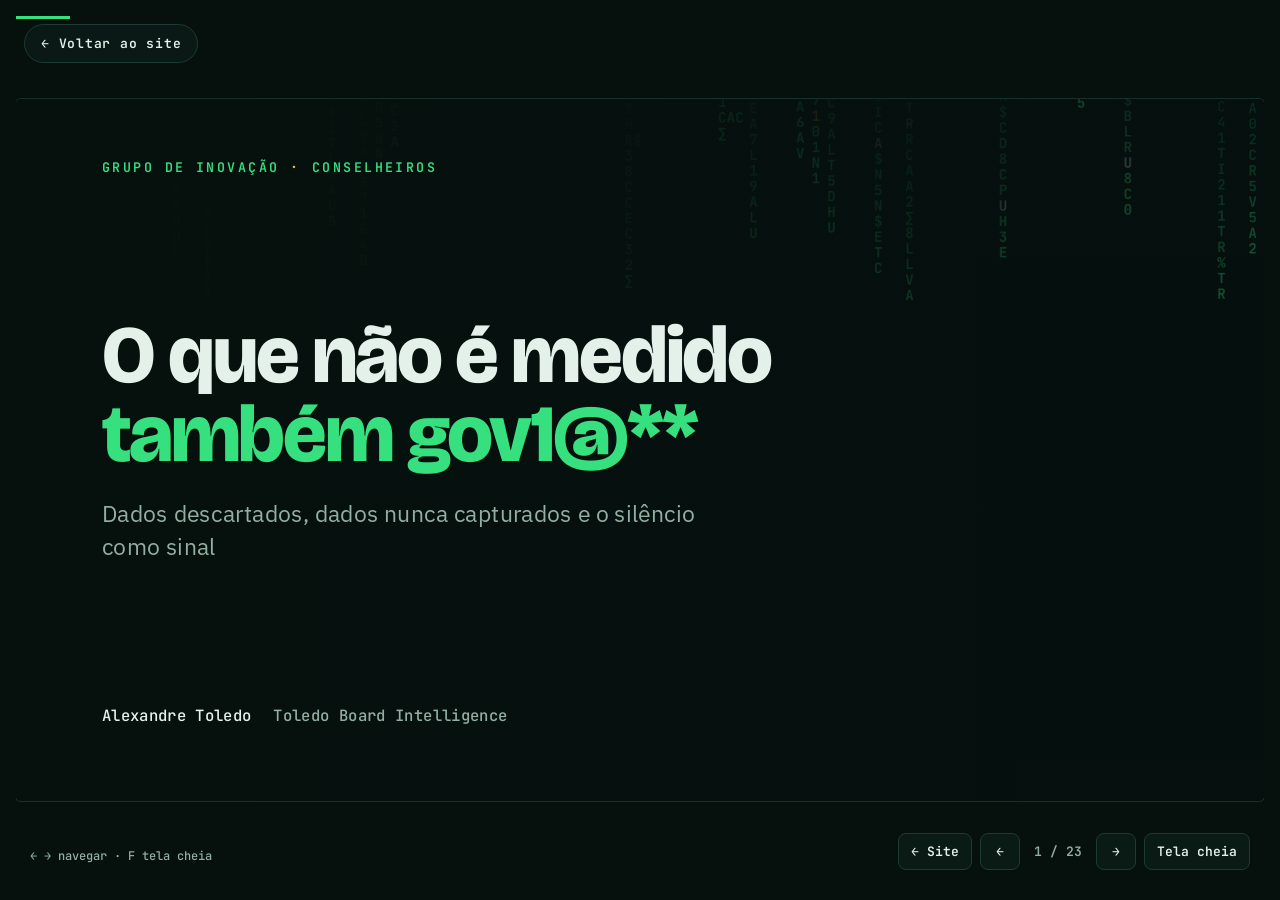
==== commit e16f1908: "Remover notas de fala da apresentação publicada Co-Authored-By: Claude Opus 5.5 <noreply@anthropic.c" ====
--- a/apresentacao/o-que-nao-e-medido.html
+++ b/apresentacao/o-que-nao-e-medido.html
@@ -272,8 +272,6 @@
 .navbtn:hover{border-color:var(--matrix)}
 #count{font:600 13px var(--mono);color:var(--muted);padding:0 6px;font-variant-numeric:tabular-nums}
 #prog{position:absolute;left:0;top:0;height:3px;background:var(--matrix);z-index:20;transition:width .4s}
-#notes{position:absolute;left:14px;right:14px;bottom:62px;max-height:38%;overflow:auto;background:rgba(6,17,14,.96);border:1px solid var(--gold);border-radius:10px;padding:18px 22px;font:400 16px/1.55 var(--body);color:var(--ink);z-index:21}
-#notes b{display:block;font:600 12px var(--mono);letter-spacing:.14em;color:var(--gold);margin-bottom:8px}
 #hint{position:absolute;left:14px;bottom:20px;font:500 12px var(--mono);color:var(--muted);z-index:20}
 #back{position:fixed;left:max(24px,env(safe-area-inset-left,0px));top:calc(env(safe-area-inset-top,0px) + 24px);z-index:30;display:inline-flex;align-items:center;gap:8px;font:600 13px var(--mono);letter-spacing:.06em;color:var(--ink);text-decoration:none;background:rgba(11,27,22,.92);border:1px solid var(--line);border-radius:999px;padding:10px 16px;transition:border-color .2s,color .2s,transform .2s}
 #back:hover{border-color:var(--matrix);color:var(--matrix);transform:translateX(-3px)}
@@ -291,7 +289,7 @@
 <div id="stage">
 
 <!-- 1 CAPA -->
-<section class="slide" id="s-capa" data-fx="matrix" data-notes="[0:00–1:00] Abertura. Agradecer o convite. Provocação: todo conselho governa a partir de relatórios, e todo relatório é o resultado de escolhas sobre o que capturar, o que cruzar e o que deixar de fora. Hoje vamos falar da parte que fica fora, e de quanto ela custa em mercado, capital de giro e caixa.">
+<section class="slide" id="s-capa" data-fx="matrix">
   <canvas class="fx"></canvas>
   <div class="shade"></div>
   <div class="eyebrow">Grupo de Inovação <b>·</b> Conselheiros</div>
@@ -303,7 +301,7 @@
 </section>
 
 <!-- 2 DADOS -->
-<section class="slide" id="s-dados" data-fx="particles" data-notes="[1:00–2:30] As empresas nunca tiveram tantos dados: cadastro, faturamento, recebimentos, contabilidade, custos comerciais, operação, atendimento. O problema não é falta de dado. É que ele está espalhado em bases que não conversam, em formatos diferentes, sem dono. Os pontos verdes da tela são o que existe; os dourados, o que de fato chega organizado para uma decisão.">
+<section class="slide" id="s-dados" data-fx="particles">
   <canvas class="fx"></canvas>
   <div class="shade"></div>
   <div class="eyebrow r">O ponto de partida</div>
@@ -313,7 +311,7 @@
 </section>
 
 <!-- 3 CADEIA -->
-<section class="slide" id="s-cadeia" data-fx="flow" data-notes="[2:30–4:00] A cadeia do dado. Em cada passagem, algo se perde: entre o cadastro e o faturamento ficam os clientes inativos, duplicados e as gratuidades; entre o faturamento e o recebimento, o que foi faturado e não recebido, e as renegociações que não aparecem no aging; entre o gerencial e o contábil, divergências que 'sempre existiram'. O conselho só vê a última ponta.">
+<section class="slide" id="s-cadeia" data-fx="flow">
   <canvas class="fx"></canvas>
   <div class="hd">
     <div class="eyebrow r">A cadeia do dado</div>
@@ -330,7 +328,7 @@
 </section>
 
 <!-- 4 TESE -->
-<section class="slide" id="s-tese" data-notes="[4:00–5:30] A tese da palestra em uma linha. Dado descartado gera indicador distorcido; indicador distorcido gera decisão errada; decisão errada aparece como caixa que não chega. Três lugares onde isso dói: perda de mercado (investimos no cliente e no canal errados), capital de giro (receita que não vira recebimento) e EBITDA que não converte em caixa.">
+<section class="slide" id="s-tese">
   <div class="hd">
     <div class="eyebrow r">A tese</div>
     <h2 class="r" style="--d:1">Do dado ao caixa, o erro se acumula</h2>
@@ -349,7 +347,7 @@
 </section>
 
 <!-- 5 MAPA -->
-<section class="slide" id="s-mapa" data-notes="[5:30–6:30] Três formas de a informação não chegar. Descartados: o dado existia, mas foi filtrado, agregado ou classificado de forma que some. Nunca capturados: ninguém decidiu medir. Silêncio: a ausência de informação também comunica. Vamos passar por casos de cada tipo, financeiros e não financeiros.">
+<section class="slide" id="s-mapa">
   <div class="hd">
     <div class="eyebrow r">O mapa do não medido</div>
     <h2 class="r" style="--d:1">Três formas de a informação não chegar</h2>
@@ -377,7 +375,7 @@
 </section>
 
 <!-- 6 CASO A -->
-<section class="slide" id="s-base" data-notes="[6:30–8:30] Caso ilustrativo de uma empresa de assinaturas (pode ser telecom, mídia, educação ou saúde). A gestão reporta 100 mil assinantes. Ao cruzar o cadastro com o faturamento mês a mês, aparecem clientes inativos há meses, duplicados e com gratuidade. O efeito: o plano de negócios e o valuation multiplicam a base reportada pelo tíquete, e superestimam a receita futura. Churn, ARPU e LTV ficam todos distorcidos. A pergunta do conselheiro: qual critério define um cliente ativo, e quem definiu?">
+<section class="slide" id="s-base">
   <div class="hd">
     <div class="eyebrow r">01 · Dados descartados <b>·</b> assinaturas</div>
     <h2 class="r" style="--d:1">A base que não existe</h2>
@@ -403,7 +401,7 @@
 </section>
 
 <!-- 7 CASO B -->
-<section class="slide" id="s-receb" data-fx="coins" data-notes="[8:30–10:00] Faturou, mas não recebeu. O faturamento cresce; quando cruzamos o faturado com o recebido cliente a cliente, aparece a diferença. Parte são renegociações que não entram no aging porque o registro é impreciso. Parte é divergência entre o número gerencial e o contábil. A receita é uma opinião; o caixa é um fato. Pergunta: qual a diferença entre faturado e recebido, por segmento, e quem reconcilia?">
+<section class="slide" id="s-receb" data-fx="coins">
   <canvas class="fx"></canvas>
   <div class="hd">
     <div class="eyebrow r">01 · Dados descartados <b>·</b> receita × caixa</div>
@@ -425,7 +423,7 @@
 </section>
 
 <!-- 8 PONTE EBITDA -->
-<section class="slide" id="s-ebitda" data-notes="[10:00–11:30] A ponte do EBITDA ao caixa. EBITDA reportado de 50 milhões. Dentro dele, 6 milhões de mensalidades com mais de 60 dias de atraso que não foram recebidas em 3 meses; parte já estava provisionada (2 milhões). Renegociações fora do aging tiram mais 3. O aumento dos recebíveis consome 5. O caixa operacional fica em 38: conversão de 76%. Nada disso aparece no EBITDA, e tudo isso aparece no caixa.">
+<section class="slide" id="s-ebitda">
   <div class="hd">
     <div class="eyebrow r">01 · Dados descartados <b>·</b> EBITDA × caixa</div>
     <h2 class="r" style="--d:1">O EBITDA que não chega ao banco</h2>
@@ -467,7 +465,7 @@
 </section>
 
 <!-- 9 PESSOAS -->
-<section class="slide" id="s-pessoas" data-notes="[11:30–12:45] Fora do financeiro. A empresa mede o turnover geral, que está dentro da meta. Mas não separa quem queria manter de quem queria que saísse. As entrevistas de desligamento são feitas e arquivadas, nunca lidas em conjunto. Um dia descobre-se que os melhores de uma equipe saíram todos depois da troca do mesmo gestor. Impacto: conhecimento que vai embora, sucessão frágil, custo de reposição que ninguém mede.">
+<section class="slide" id="s-pessoas">
   <div class="hd">
     <div class="eyebrow r">01 · Dados descartados <b>·</b> pessoas</div>
     <h2 class="r" style="--d:1">Quem saiu, e por quê</h2>
@@ -494,7 +492,7 @@
 </section>
 
 <!-- 10 INOVAÇÃO -->
-<section class="slide" id="s-inov" data-notes="[12:45–14:00] Para o grupo de inovação. Ideias rejeitadas, pilotos que falharam, projetos interrompidos: nada é documentado. O aprendizado sai com a equipe. Três anos depois, outra área testa a mesma ideia e erra no mesmo ponto. O funil de inovação mede o que entrou e o que foi lançado, mas não o que se aprendeu com o que ficou pelo caminho.">
+<section class="slide" id="s-inov">
   <div class="hd">
     <div class="eyebrow r">01 · Dados descartados <b>·</b> inovação</div>
     <h2 class="r" style="--d:1">O projeto engavetado</h2>
@@ -518,7 +516,7 @@
 </section>
 
 <!-- 11 CAC -->
-<section class="slide" id="s-cac" data-notes="[14:00–15:45] Nunca capturado: o custo de aquisição completo. Em muitos projetos, a análise de CAC esbarra numa condição: a administração precisa identificar os custos de aquisição. E eles estão espalhados entre marketing, comissões, equipe comercial e descontos de entrada. O CAC reportado costuma ser só mídia. Com o custo completo, a relação LTV/CAC cai de 4,0x para 2,3x. E quase ninguém mede o CAC dos clientes que cancelam antes do payback.">
+<section class="slide" id="s-cac">
   <div class="hd">
     <div class="eyebrow r">02 · Nunca capturados <b>·</b> CAC e LTV</div>
     <h2 class="r" style="--d:1">O CAC que ninguém sabe calcular</h2>
@@ -548,7 +546,7 @@
 </section>
 
 <!-- 12 COORTES -->
-<section class="slide" id="s-coorte" data-notes="[15:45–17:00] A média que esconde a coorte. A base total cresce todo ano, e o LTV médio parece estável porque as safras antigas, mais valiosas, sustentam a média. Olhando por safra de aquisição, cada safra nova vale menos que a anterior. A empresa está comprando crescimento cada vez mais caro, e só vai descobrir quando o caixa não acompanhar a receita.">
+<section class="slide" id="s-coorte">
   <div class="hd">
     <div class="eyebrow r">02 · Nunca capturados <b>·</b> churn e coortes</div>
     <h2 class="r" style="--d:1">A média que esconde a coorte</h2>
@@ -592,7 +590,7 @@
 </section>
 
 <!-- 13 SUPERMERCADO -->
-<section class="slide" id="s-super" data-notes="[17:00–19:00] A venda que não aconteceu. O sistema do varejo registra o que passou no caixa. O que não passou desaparece: o cliente que parou diante da gôndola, pegou o produto, leu o preço e devolveu; a ruptura que fez o cliente ir embora. Hoje, com câmeras de visão computacional, sensores de prateleira e leitura de expressão, o supermercado consegue registrar interesse, hesitação e rejeição, e acumular isso para medir a aceitação de um produto, de um preço ou de uma posição na gôndola. Ponto de governança: imagem facial é dado biométrico, sensível pela LGPD. Capturar exige base legal, transparência e governança. O conselho precisa perguntar as duas coisas: estamos capturando? e estamos capturando do jeito certo?">
+<section class="slide" id="s-super">
   <div class="hd">
     <div class="eyebrow r">02 · Nunca capturados <b>·</b> varejo</div>
     <h2 class="r" style="--d:1">A venda que não aconteceu</h2>
@@ -616,7 +614,7 @@
 </section>
 
 <!-- 14 CLIENTE -->
-<section class="slide" id="s-cliente" data-notes="[19:00–20:15] O atrito que não vira reclamação. O SAC mede as reclamações registradas. Boa parte dos problemas é resolvida por telefone, na loja ou pelo vendedor, sem registro. Na jornada digital, ninguém mede em que tela o cliente desiste. E a reclamação de verdade está nas redes sociais e nos sites de avaliação, que não entram em nenhum relatório ao conselho.">
+<section class="slide" id="s-cliente">
   <div class="hd">
     <div class="eyebrow r">02 · Nunca capturados <b>·</b> jornada do cliente</div>
     <h2 class="r" style="--d:1">O atrito que não vira reclamação</h2>
@@ -643,7 +641,7 @@
 </section>
 
 <!-- 15 SILÊNCIO -->
-<section class="slide" id="s-silencio" data-fx="quiet" data-notes="[20:15–21:15] Mudar o tom, falar mais devagar. O silêncio também é um dado. O cliente que não reclama, mas também não paga. O que não cancela, mas também não usa. A coorte diluída na média. A divergência gerencial × contábil que sempre existiu. A PDD nunca comparada com a curva real de recuperação. Cada um desses silêncios tem duas leituras, uma tranquila e uma preocupante. O papel do conselheiro é pedir a evidência de qual delas é a verdadeira.">
+<section class="slide" id="s-silencio" data-fx="quiet">
   <canvas class="fx"></canvas>
   <div class="eyebrow r">03 · O silêncio como sinal</div>
   <p class="quiet r" style="--d:1">O silêncio também<br>é um dado.<span class="cur"></span></p>
@@ -658,7 +656,7 @@
 </section>
 
 <!-- 16 SEGURANÇA -->
-<section class="slide" id="s-seguranca" data-notes="[21:15–22:30] Segurança do trabalho. A área reporta zero acidentes com afastamento há 18 meses; o indicador está verde. Mas também não há nenhum quase-acidente registrado. Isso não é segurança: é ausência de registro. Os estudos clássicos de Heinrich, dos anos 1930, mostram a lógica da pirâmide: para cada acidente grave há dezenas de leves e centenas de quase-acidentes. Quem não registra a base da pirâmide só descobre o topo.">
+<section class="slide" id="s-seguranca">
   <div class="hd">
     <div class="eyebrow r">03 · O silêncio como sinal <b>·</b> segurança</div>
     <h2 class="r" style="--d:1">O quase-acidente que ninguém anotou</h2>
@@ -693,7 +691,7 @@
 </section>
 
 <!-- 17 CIBER -->
-<section class="slide" id="s-ciber" data-notes="[22:30–23:30] Cibersegurança e terceiros. O time recebe milhares de alertas por mês e fecha a maioria automaticamente. O relatório ao conselho diz zero incidentes relevantes. Ninguém sabe quantos fornecedores têm acesso aos sistemas, nem quando esses acessos foram revisados. Zero incidentes pode querer dizer zero ocorrências, ou zero detecções.">
+<section class="slide" id="s-ciber">
   <div class="logbg" aria-hidden="true"><pre id="logbg"></pre></div>
   <div class="hd">
     <div class="eyebrow r">03 · O silêncio como sinal <b>·</b> cibersegurança</div>
@@ -719,7 +717,7 @@
 </section>
 
 <!-- 18 SAÚDE -->
-<section class="slide" id="s-saude" data-notes="[23:30–24:45] Carteira de saúde. Faturas médicas, histórico de utilização, OPME, medicamentos, perfil etário e região ficam em bases separadas. Cada uma, sozinha, não diz muito. Integradas, mostram padrões ocultos: poucos contratos concentram o custo assistencial com margem negativa, e o envelhecimento da carteira corrói a margem. Sem esse cruzamento, a operadora também não tem evidência para negociar reajuste com o contratante.">
+<section class="slide" id="s-saude">
   <div class="hd">
     <div class="eyebrow r">03 · O silêncio como sinal <b>·</b> saúde</div>
     <h2 class="r" style="--d:1">A margem que só aparece quando os dados se cruzam</h2>
@@ -744,7 +742,7 @@
 </section>
 
 <!-- 19 IA -->
-<section class="slide" id="s-ia" data-fx="matrixgaps" data-notes="[24:45–25:45] A ponte com a inovação. Todo modelo de IA, seja de crédito, churn ou preço, aprende só com os dados que foram capturados. Repare nas colunas vazias da tela: os clientes recusados, os inativos, quem desistiu antes de comprar. Se a base está inflada, duplicada ou ignora quem ficou de fora, o modelo automatiza o erro, em escala e com aparência de precisão.">
+<section class="slide" id="s-ia" data-fx="matrixgaps">
   <canvas class="fx"></canvas>
   <div class="shade" style="position:absolute;inset:0;z-index:0;background:linear-gradient(90deg,rgba(6,17,14,.97) 0%,rgba(6,17,14,.9) 50%,rgba(6,17,14,.2) 100%)"></div>
   <div class="hd" style="max-width:860px">
@@ -760,7 +758,7 @@
 </section>
 
 <!-- 20 SÍNTESE -->
-<section class="slide" id="s-sintese" data-notes="[25:45–26:45] Síntese. Cada linha conecta um dado perdido a um indicador e a um impacto. Repare que o impacto não é só financeiro: mercado, capital de giro e caixa, mas também pessoas e risco.">
+<section class="slide" id="s-sintese">
   <div class="hd">
     <div class="eyebrow r">Síntese</div>
     <h2 class="r" style="--d:1">Do dado perdido ao impacto</h2>
@@ -782,7 +780,7 @@
 </section>
 
 <!-- 21 PERGUNTAS -->
-<section class="slide" id="s-perguntas" data-notes="[26:45–28:30] Perguntas para levar à administração. Clique nos temas para mudar o grupo de perguntas. Tom de curiosidade, não de acusação. Sugestão prática: escolher duas ou três por reunião e registrá-las em ata, com prazo de resposta. O objetivo é que a administração passe a trazer espontaneamente o que hoje fica de fora.">
+<section class="slide" id="s-perguntas">
   <div class="hd">
     <div class="eyebrow r">Para levar à administração</div>
     <h2 class="r" style="--d:1">Perguntas que o conselheiro pode fazer</h2>
@@ -792,7 +790,7 @@
 </section>
 
 <!-- 22 EXERCÍCIO -->
-<section class="slide" id="s-exercicio" data-notes="[28:30–29:15] Ferramenta prática para o próximo comitê: pedir à administração uma reconciliação de ponta a ponta, da base de clientes à contabilidade, com as diferenças de cada passagem explicadas. O mais revelador é quando a administração não consegue montar o quadro: isso mostra exatamente onde o conselho está governando no escuro.">
+<section class="slide" id="s-exercicio">
   <div class="hd">
     <div class="eyebrow r">Para o próximo comitê</div>
     <h2 class="r" style="--d:1">Peça uma reconciliação de ponta a ponta</h2>
@@ -810,7 +808,7 @@
 </section>
 
 <!-- 23 FECHO -->
-<section class="slide" id="s-fecho" data-fx="money" data-notes="[29:15–30:00] Fechamento. O EBITDA conta a história que a empresa quer contar; o caixa conta a que aconteceu. Convite: na próxima reunião de conselho, faça pelo menos uma pergunta sobre o que não está no relatório. Abrir para perguntas.">
+<section class="slide" id="s-fecho" data-fx="money">
   <canvas class="fx"></canvas>
   <div class="shade"></div>
   <div class="eyebrow r">Para levar</div>
@@ -823,14 +821,12 @@
 
 </div><!-- stage -->
 
-<div id="notes" hidden></div>
-<div id="hint">← → navegar · N notas · F tela cheia</div>
+<div id="hint">← → navegar · F tela cheia</div>
 <div id="nav">
   <a class="navbtn" href="../index.html" style="text-decoration:none">← Site</a>
   <button class="navbtn" id="bPrev" aria-label="Slide anterior">←</button>
   <span id="count">1 / 23</span>
   <button class="navbtn" id="bNext" aria-label="Próximo slide">→</button>
-  <button class="navbtn" id="bNotes" aria-pressed="false">Notas</button>
   <button class="navbtn" id="bFull">Tela cheia</button>
 </div>
 </div>
@@ -1161,7 +1157,7 @@
 }
 requestAnimationFrame(loop);
 
-const prog = document.getElementById('prog'), count = document.getElementById('count'), notes = document.getElementById('notes');
+const prog = document.getElementById('prog'), count = document.getElementById('count');
 function go(n){
   n = Math.max(0, Math.min(slides.length - 1, n));
   timers.forEach(id => { clearTimeout(id); clearInterval(id); }); timers = [];
@@ -1176,14 +1172,10 @@
   if (hooks[s.id]) hooks[s.id](s);
   prog.style.width = ((cur + 1) / slides.length * 100) + '%';
   count.textContent = `${cur + 1} / ${slides.length}`;
-  notes.innerHTML = `<b>NOTAS · SLIDE ${cur + 1}</b>${s.dataset.notes || ''}`;
   try { history.replaceState(null, '', '#s' + (cur + 1)); } catch(e) {}
 }
 document.getElementById('bPrev').addEventListener('click', () => go(cur - 1));
 document.getElementById('bNext').addEventListener('click', () => go(cur + 1));
-const bNotes = document.getElementById('bNotes');
-function toggleNotes(){ notes.hidden = !notes.hidden; bNotes.setAttribute('aria-pressed', String(!notes.hidden)); }
-bNotes.addEventListener('click', toggleNotes);
 function toggleFull(){
   try {
     if (document.fullscreenElement) document.exitFullscreen();
@@ -1197,7 +1189,6 @@
   else if (['ArrowLeft','PageUp'].includes(e.key)) { e.preventDefault(); go(cur - 1); }
   else if (e.key === 'Home') go(0);
   else if (e.key === 'End') go(slides.length - 1);
-  else if (e.key.toLowerCase() === 'n') toggleNotes();
   else if (e.key.toLowerCase() === 'f') toggleFull();
 });
 let tx = null;
